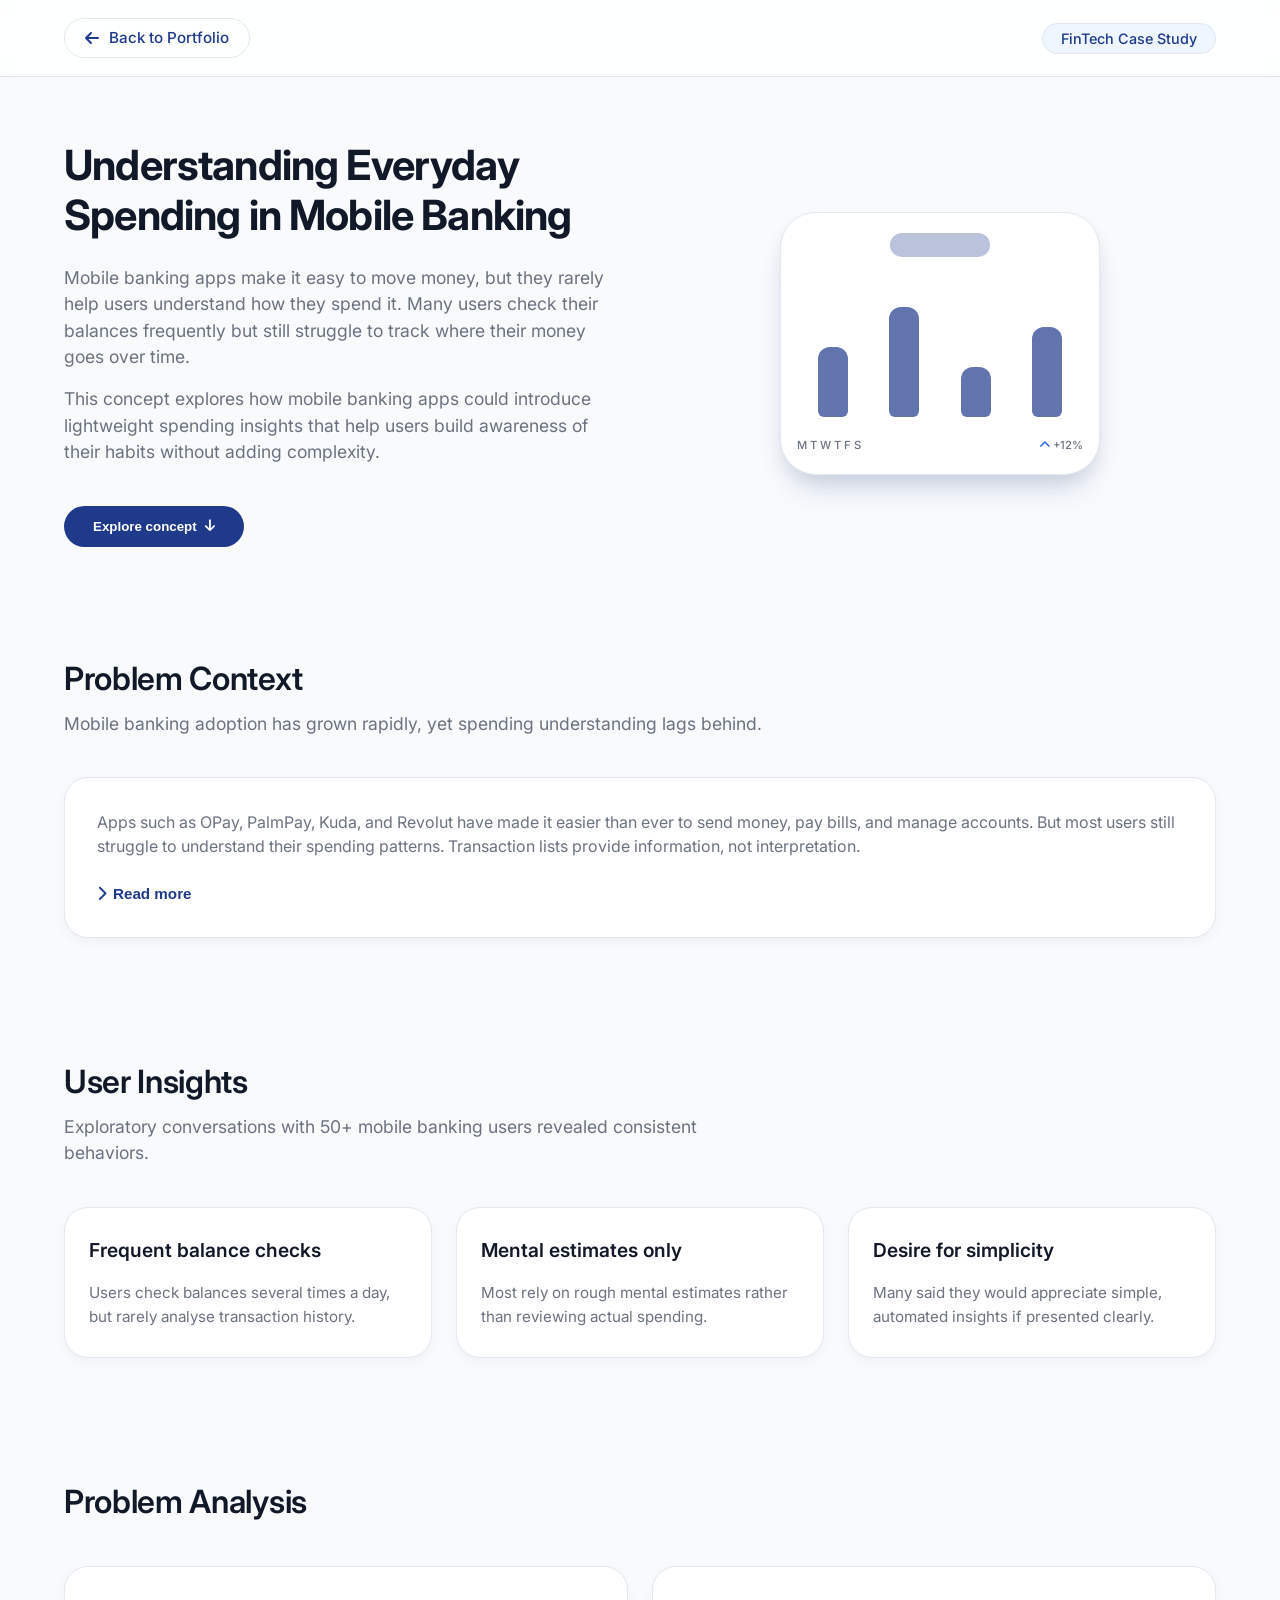
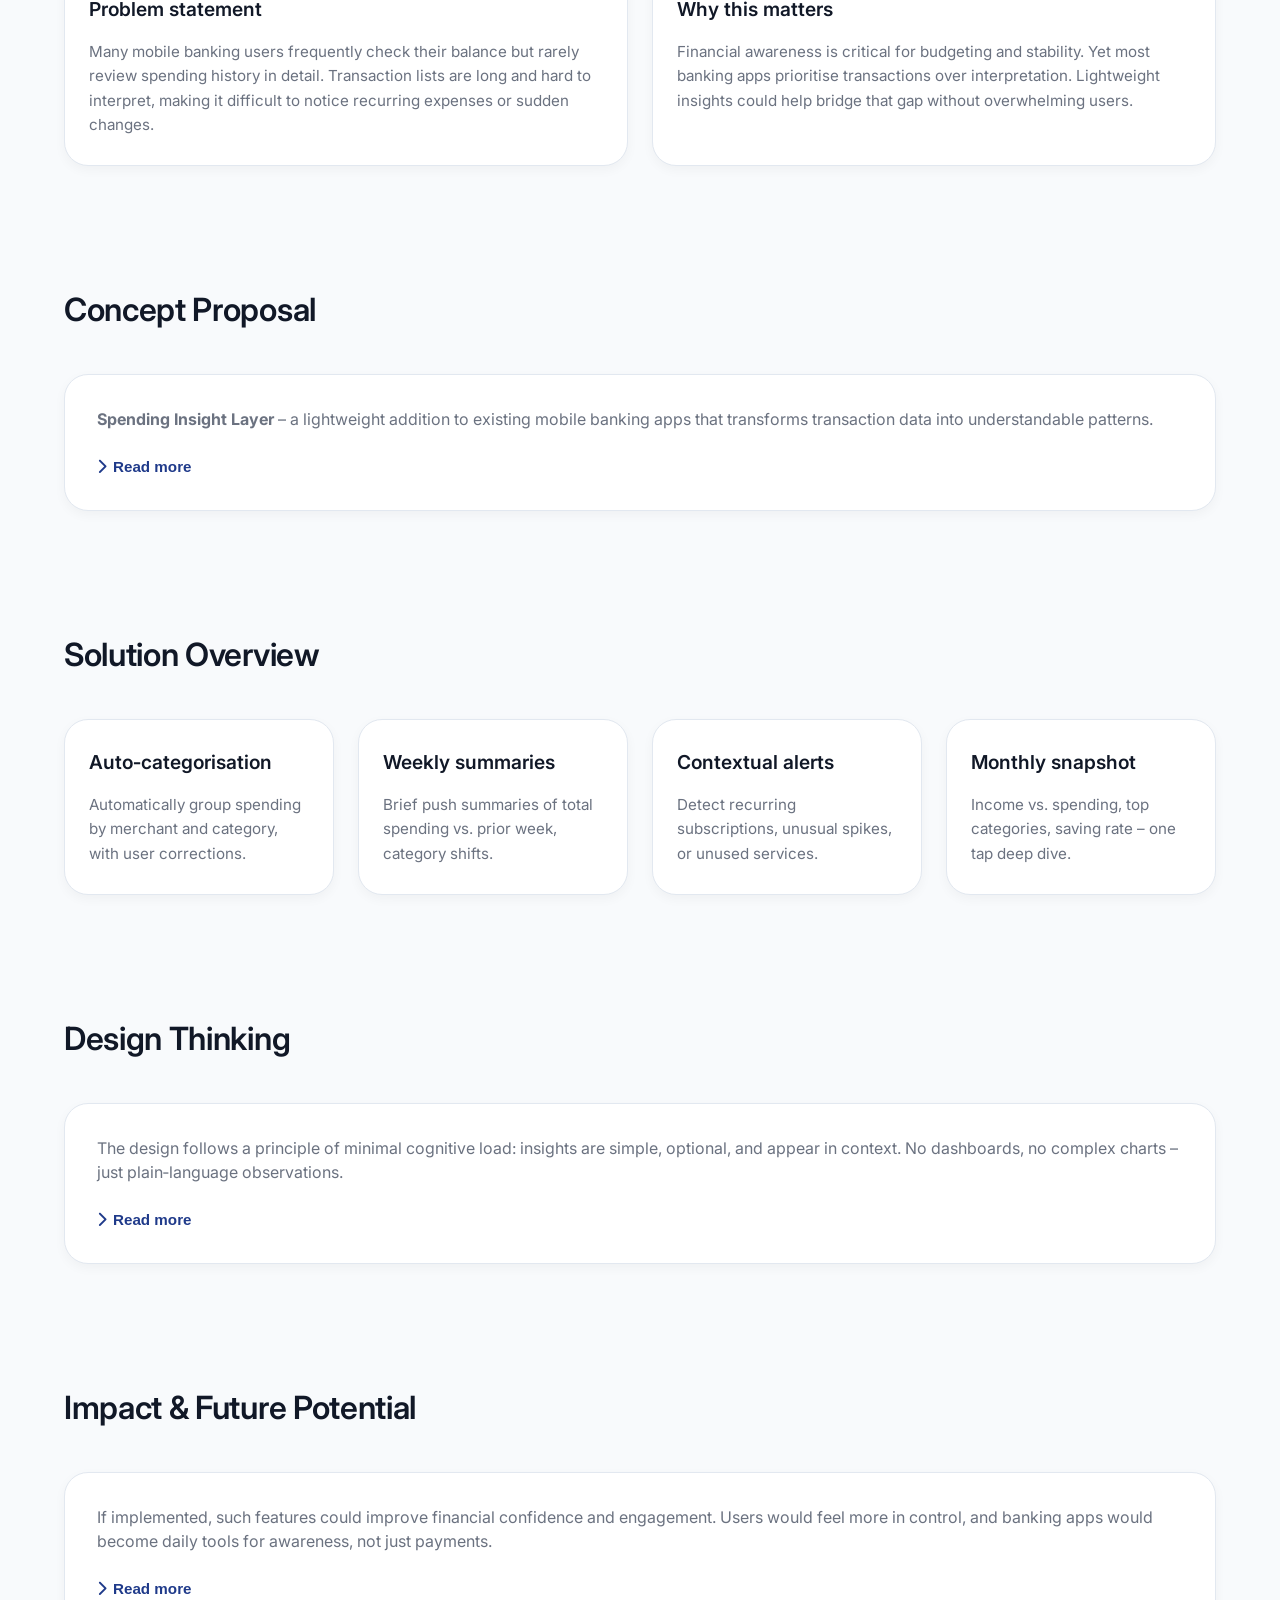
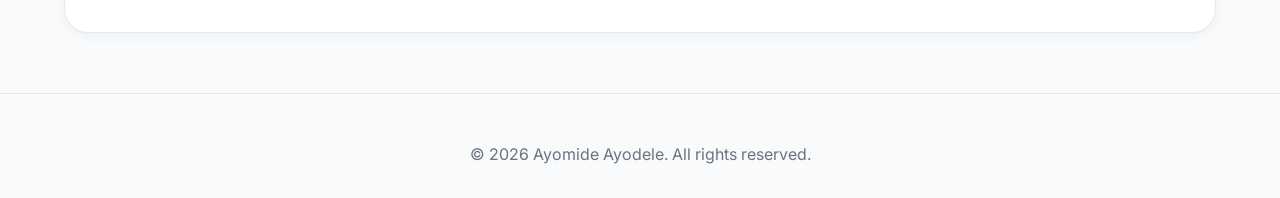
==== fintechusecase.html @ 95c3f161 "Add files via upload" ====
<!DOCTYPE html>
<html lang="en">
<head>
  <meta charset="UTF-8">
  <meta name="viewport" content="width=device-width, initial-scale=1.0, maximum-scale=5.0">
  <title>FinTech case study · spending awareness</title>
  <!-- fonts & icons (Inter + system) -->
  <link rel="preconnect" href="https://fonts.googleapis.com">
  <link rel="preconnect" href="https://fonts.gstatic.com" crossorigin>
  <link href="https://fonts.googleapis.com/css2?family=Inter:opsz,wght@14..32,300..700&display=swap" rel="stylesheet">
  <link rel="stylesheet" href="https://cdnjs.cloudflare.com/ajax/libs/font-awesome/6.4.0/css/all.min.css">
  <style>
    * {
      margin: 0;
      padding: 0;
      box-sizing: border-box;
    }

    :root {
      --primary-deep: #1F3A8A;
      --primary-accent: #2563EB;
      --bg-light: #F8FAFC;
      --card-white: #FFFFFF;
      --text-dark: #111827;
      --text-mid: #6B7280;
      --border-light: #E2E8F0;
      --shadow-sm: 0 4px 12px rgba(0, 0, 0, 0.04);
      --shadow-hover: 0 20px 30px -10px rgba(31, 58, 138, 0.15), 0 8px 15px rgba(0,0,0,0.05);
      --radius-card: 24px;
      --radius-btn: 40px;
      --transition: all 0.25s cubic-bezier(0.2, 0, 0, 1);
    }

    body {
      font-family: 'Inter', system-ui, -apple-system, BlinkMacSystemFont, 'Segoe UI', Roboto, sans-serif;
      background-color: var(--bg-light);
      color: var(--text-dark);
      line-height: 1.5;
      -webkit-font-smoothing: antialiased;
      width: 100%;
      overflow-x: hidden;
    }

    .container {
      max-width: 1200px;
      margin: 0 auto;
      padding: 0 24px;
    }

    /* ----- top bar ----- */
    .top-bar {
      position: sticky;
      top: 0;
      z-index: 100;
      background-color: rgba(255,255,255,0.85);
      backdrop-filter: blur(10px);
      -webkit-backdrop-filter: blur(10px);
      border-bottom: 1px solid var(--border-light);
      padding: 8px 0;
    }

    .top-bar .container {
      display: flex;
      align-items: center;
      justify-content: space-between;
      min-height: 60px;
    }

    .back-btn {
      display: inline-flex;
      align-items: center;
      gap: 10px;
      background: transparent;
      border: 1px solid var(--border-light);
      color: var(--primary-deep);
      font-weight: 500;
      font-size: 0.95rem;
      padding: 8px 20px;
      border-radius: var(--radius-btn);
      transition: var(--transition);
      text-decoration: none;
    }

    .back-btn i {
      font-size: 1rem;
      transition: transform 0.2s;
    }

    .back-btn:hover {
      background: #EFF6FF;
      border-color: var(--primary-accent);
      transform: scale(1.02);
    }

    .back-btn span {
      display: inline;
    }

    /* mobile: only arrow */
    @media (max-width: 640px) {
      .back-btn span {
        display: none;
      }
      .back-btn {
        padding: 10px 16px;
      }
    }

    .badge-desktop, .badge-mobile {
      font-weight: 500;
      font-size: 0.9rem;
      color: var(--primary-deep);
      background: #EFF6FF;
      padding: 6px 18px;
      border-radius: var(--radius-btn);
      border: 1px solid var(--border-light);
      white-space: nowrap;
    }

    .badge-mobile {
      display: none;
    }

    @media (max-width: 640px) {
      .badge-desktop {
        display: none;
      }
      .badge-mobile {
        display: inline-block;
      }
    }

    /* ----- hero ----- */
    .hero {
      padding: 64px 0 48px;
      background: var(--bg-light);
    }

    .hero-grid {
      display: grid;
      grid-template-columns: 1fr 1fr;
      gap: 48px;
      align-items: center;
    }

    @media (max-width: 800px) {
      .hero-grid {
        grid-template-columns: 1fr;
        gap: 32px;
      }
    }

    .hero-content h1 {
      font-size: 2.6rem;
      font-weight: 700;
      letter-spacing: -0.02em;
      line-height: 1.2;
      margin-bottom: 24px;
      color: var(--text-dark);
    }

    @media (max-width: 600px) {
      .hero-content h1 {
        font-size: 2rem;
      }
    }

    .hero-intro p {
      font-size: 1.1rem;
      color: var(--text-mid);
      margin-bottom: 1rem;
    }

    .hero-btn {
      margin-top: 24px;
      display: inline-flex;
      align-items: center;
      gap: 8px;
      background: var(--primary-deep);
      color: white;
      border: none;
      padding: 12px 28px;
      border-radius: var(--radius-btn);
      font-weight: 600;
      cursor: pointer;
      transition: var(--transition);
      border: 1px solid transparent;
    }

    .hero-btn:hover {
      background: var(--primary-accent);
      transform: scale(1.03);
    }

    /* hero illustration (phone + chart) */
    .hero-illustration {
      display: flex;
      justify-content: center;
      align-items: center;
    }

    .phone-chart {
      width: 100%;
      max-width: 320px;
      background: white;
      border-radius: 36px;
      padding: 20px 16px;
      box-shadow: 0 20px 30px -10px rgba(31,58,138,0.2), 0 8px 15px rgba(0,0,0,0.05);
      border: 1px solid var(--border-light);
    }

    .phone-chart .notch {
      width: 100px;
      height: 24px;
      background: #1F3A8A;
      border-radius: 40px;
      margin: 0 auto 20px;
      opacity: 0.3;
    }

    .phone-chart .bar-set {
      display: flex;
      justify-content: space-around;
      align-items: flex-end;
      height: 140px;
      margin-bottom: 20px;
    }

    .phone-chart .bar {
      width: 30px;
      background: var(--primary-deep);
      border-radius: 12px 12px 6px 6px;
      opacity: 0.7;
    }

    .bar1 { height: 70px; background: #1F3A8A; }
    .bar2 { height: 110px; background: #2563EB; }
    .bar3 { height: 50px; background: #3B82F6; }
    .bar4 { height: 90px; background: #1F3A8A; }

    .phone-chart .mini-label {
      display: flex;
      justify-content: space-between;
      color: var(--text-mid);
      font-size: 0.7rem;
      font-weight: 500;
      margin-top: 12px;
    }

    /* sections */
    .section {
      padding: 60px 0;
    }

    .section-header {
      margin-bottom: 40px;
    }

    .section-header h2 {
      font-size: 2rem;
      font-weight: 600;
      letter-spacing: -0.01em;
      margin-bottom: 8px;
      color: var(--text-dark);
    }

    .section-header p {
      font-size: 1.1rem;
      color: var(--text-mid);
      max-width: 700px;
    }

    /* cards row (flex wrap, horizontal on large, vertical on mobile) */
    .cards-grid {
      display: flex;
      flex-wrap: wrap;
      gap: 24px;
      margin-top: 20px;
    }

    .card {
      flex: 1 1 240px;               /* grow, basis for min width */
      min-width: 240px;
      background: var(--card-white);
      border-radius: var(--radius-card);
      padding: 28px 24px;
      border: 1px solid var(--border-light);
      box-shadow: var(--shadow-sm);
      transition: var(--transition);
      display: flex;
      flex-direction: column;
    }

    .card:hover {
      transform: translateY(-6px);
      box-shadow: var(--shadow-hover);
      border-color: var(--primary-accent);
    }

    .card h3 {
      font-size: 1.2rem;
      font-weight: 600;
      margin-bottom: 16px;
      color: var(--text-dark);
    }

    .card p {
      color: var(--text-mid);
      font-size: 0.95rem;
      line-height: 1.6;
      flex: 1;
    }

    /* text block (for long reads) */
    .text-block {
      background: var(--card-white);
      border-radius: var(--radius-card);
      padding: 2rem;
      border: 1px solid var(--border-light);
      box-shadow: var(--shadow-sm);
    }

    .text-block p {
      color: var(--text-mid);
      font-size: 1rem;
      margin-bottom: 1.2rem;
    }

    .read-more-btn {
      background: none;
      border: none;
      color: var(--primary-deep);
      font-weight: 600;
      font-size: 0.95rem;
      padding: 8px 0 0;
      cursor: pointer;
      display: inline-flex;
      align-items: center;
      gap: 6px;
      transition: var(--transition);
    }

    .read-more-btn:hover {
      gap: 10px;
      color: var(--primary-accent);
    }

    /* modal */
    .modal-overlay {
      position: fixed;
      top: 0; left: 0; width: 100%; height: 100%;
      background: rgba(0,0,0,0.5);
      display: flex;
      align-items: center;
      justify-content: center;
      z-index: 2000;
      opacity: 0;
      visibility: hidden;
      transition: opacity 0.3s ease, visibility 0.3s;
    }

    .modal-overlay.show {
      opacity: 1;
      visibility: visible;
    }

    .modal-content {
      background: white;
      max-width: 540px;
      width: 90%;
      max-height: 80vh;
      overflow-y: auto;
      border-radius: 32px;
      padding: 2rem;
      box-shadow: 0 30px 60px rgba(0,0,0,0.3);
      position: relative;
      transform: scale(0.95);
      transition: transform 0.3s ease;
    }

    .modal-overlay.show .modal-content {
      transform: scale(1);
    }

    .modal-close {
      position: absolute;
      top: 1rem; right: 1.5rem;
      background: none;
      border: none;
      font-size: 2rem;
      cursor: pointer;
      color: var(--text-mid);
      line-height: 1;
    }
    .modal-close:hover { color: var(--text-dark); }

    .modal-body {
      margin-top: 0.5rem;
      color: var(--text-mid);
    }

    .modal-body p {
      margin-bottom: 1rem;
    }

    /* hidden full text container */
    .full-content {
      display: none;
    }

    /* footer */
    .footer {
      text-align: center;
      padding: 3rem 0 2rem;
      color: var(--text-mid);
      border-top: 1px solid var(--border-light);
    }

    /* fade up animation */
    .fade-up {
      opacity: 0;
      transform: translateY(24px);
      transition: opacity 0.7s ease, transform 0.7s ease;
    }

    .fade-up.visible {
      opacity: 1;
      transform: translateY(0);
    }

    @media (max-width: 600px) {
      .container { padding: 0 20px; }
      .card { min-width: 100%; }
    }
  </style>
</head>
<body>
  <!-- top bar -->
  <div class="top-bar">
    <div class="container">
      <a href="#" class="back-btn"><i class="fas fa-arrow-left"></i> <span>Back to Portfolio</span></a>
      <div>
        <span class="badge-desktop">FinTech Case Study</span>
        <span class="badge-mobile">FinTech</span>
      </div>
    </div>
  </div>

  <!-- HERO SECTION -->
  <section class="hero fade-up" id="hero">
    <div class="container">
      <div class="hero-grid">
        <div class="hero-content">
          <h1>Understanding Everyday Spending in Mobile Banking</h1>
          <div class="hero-intro">
            <p>Mobile banking apps make it easy to move money, but they rarely help users understand how they spend it. Many users check their balances frequently but still struggle to track where their money goes over time.</p>
            <p>This concept explores how mobile banking apps could introduce lightweight spending insights that help users build awareness of their habits without adding complexity.</p>
          </div>
          <button class="hero-btn" onclick="document.getElementById('problem-context').scrollIntoView({behavior:'smooth'})">
            Explore concept <i class="fas fa-arrow-down"></i>
          </button>
        </div>
        <div class="hero-illustration">
          <div class="phone-chart">
            <div class="notch"></div>
            <div class="bar-set">
              <div class="bar bar1"></div>
              <div class="bar bar2"></div>
              <div class="bar bar3"></div>
              <div class="bar bar4"></div>
            </div>
            <div class="mini-label">
              <span>M T W T F S</span>
              <span><i class="fas fa-chevron-up" style="color:#2563EB;"></i> +12%</span>
            </div>
          </div>
        </div>
      </div>
    </div>
  </section>

  <!-- PROBLEM CONTEXT -->
  <section id="problem-context" class="section fade-up">
    <div class="container">
      <div class="section-header">
        <h2>Problem Context</h2>
        <p>Mobile banking adoption has grown rapidly, yet spending understanding lags behind.</p>
      </div>
      <div class="text-block" id="contextBlock">
        <p>Apps such as OPay, PalmPay, Kuda, and Revolut have made it easier than ever to send money, pay bills, and manage accounts. But most users still struggle to understand their spending patterns. Transaction lists provide information, not interpretation.</p>
        <!-- full text hidden for modal -->
        <div id="fullContext" class="full-content">
          <p>Apps such as OPay, PalmPay, Kuda, and Revolut have made it easier than ever to send money, pay bills, and manage accounts. But most users still struggle to understand their spending patterns. Transaction lists provide information, not interpretation. Users can see what they spent, but they cannot easily see patterns. This gap creates an opportunity for mobile banking to move from transaction tools toward financial insight systems.</p>
          <p>Deeper exploration reveals that users often feel overwhelmed by raw data and would benefit from automated analysis that highlights trends, anomalies, and opportunities to save. The problem is not lack of data, but lack of meaningful synthesis.</p>
        </div>
        <button class="read-more-btn" data-target="fullContext"><i class="fas fa-chevron-right"></i> Read more</button>
      </div>
    </div>
  </section>

  <!-- USER INSIGHTS (cards) -->
  <section class="section section-alt fade-up">
    <div class="container">
      <div class="section-header">
        <h2>User Insights</h2>
        <p>Exploratory conversations with 50+ mobile banking users revealed consistent behaviors.</p>
      </div>
      <div class="cards-grid">
        <div class="card"><h3>Frequent balance checks</h3><p>Users check balances several times a day, but rarely analyse transaction history.</p></div>
        <div class="card"><h3>Mental estimates only</h3><p>Most rely on rough mental estimates rather than reviewing actual spending.</p></div>
        <div class="card"><h3>Desire for simplicity</h3><p>Many said they would appreciate simple, automated insights if presented clearly.</p></div>
      </div>
    </div>
  </section>

  <!-- PROBLEM ANALYSIS (two cards) + WHY THIS MATTERS (extra card?) we'll combine as two cards: problem statement, why matters -->
  <section class="section fade-up">
    <div class="container">
      <div class="section-header">
        <h2>Problem Analysis</h2>
      </div>
      <div class="cards-grid">
        <div class="card">
          <h3>Problem statement</h3>
          <p>Many mobile banking users frequently check their balance but rarely review spending history in detail. Transaction lists are long and hard to interpret, making it difficult to notice recurring expenses or sudden changes.</p>
        </div>
        <div class="card">
          <h3>Why this matters</h3>
          <p>Financial awareness is critical for budgeting and stability. Yet most banking apps prioritise transactions over interpretation. Lightweight insights could help bridge that gap without overwhelming users.</p>
        </div>
      </div>
    </div>
  </section>

  <!-- CONCEPT PROPOSAL (text with read more) -->
  <section class="section section-alt fade-up">
    <div class="container">
      <div class="section-header">
        <h2>Concept Proposal</h2>
      </div>
      <div class="text-block">
        <p><strong>Spending Insight Layer</strong> – a lightweight addition to existing mobile banking apps that transforms transaction data into understandable patterns.</p>
        <div id="fullProposal" class="full-content">
          <p>The Spending Insight Layer would sit quietly in the background, analysing transaction data to produce:</p>
          <ul style="margin-left:1.2rem; color:var(--text-mid);">
            <li>Spending summaries (weekly / monthly)</li>
            <li>Category breakdowns (food, transport, etc.)</li>
            <li>Gentle alerts for unusual spending spikes</li>
            <li>Simple behavioral observations (e.g., 'you spent 20% more on dining this month')</li>
          </ul>
          <p>The goal is awareness, not financial advice. Insights are always optional, never intrusive, and respect user privacy.</p>
        </div>
        <button class="read-more-btn" data-target="fullProposal"><i class="fas fa-chevron-right"></i> Read more</button>
      </div>
    </div>
  </section>

  <!-- SOLUTION OVERVIEW (four cards) -->
  <section class="section fade-up">
    <div class="container">
      <div class="section-header">
        <h2>Solution Overview</h2>
      </div>
      <div class="cards-grid">
        <div class="card"><h3>Auto‑categorisation</h3><p>Automatically group spending by merchant and category, with user corrections.</p></div>
        <div class="card"><h3>Weekly summaries</h3><p>Brief push summaries of total spending vs. prior week, category shifts.</p></div>
        <div class="card"><h3>Contextual alerts</h3><p>Detect recurring subscriptions, unusual spikes, or unused services.</p></div>
        <div class="card"><h3>Monthly snapshot</h3><p>Income vs. spending, top categories, saving rate – one tap deep dive.</p></div>
      </div>
    </div>
  </section>

  <!-- DESIGN THINKING (text block) -->
  <section class="section section-alt fade-up">
    <div class="container">
      <div class="section-header">
        <h2>Design Thinking</h2>
      </div>
      <div class="text-block">
        <p>The design follows a principle of minimal cognitive load: insights are simple, optional, and appear in context. No dashboards, no complex charts – just plain‑language observations.</p>
        <div id="fullDesign" class="full-content">
          <p>We started from user feedback: "I don't want to budget, I just want to know if something changed." The UI uses familiar transaction lists but highlights trends with subtle badges and short messages. Interactions are one‑tap, and users can always dismiss categories they don't care about. The system learns from manual corrections, becoming smarter over time.</p>
          <p>All insights are generated locally or with differential privacy to maintain trust.</p>
        </div>
        <button class="read-more-btn" data-target="fullDesign"><i class="fas fa-chevron-right"></i> Read more</button>
      </div>
    </div>
  </section>

  <!-- IMPACT AND FUTURE POTENTIAL (text block) -->
  <section class="section fade-up">
    <div class="container">
      <div class="section-header">
        <h2>Impact & Future Potential</h2>
      </div>
      <div class="text-block">
        <p>If implemented, such features could improve financial confidence and engagement. Users would feel more in control, and banking apps would become daily tools for awareness, not just payments.</p>
        <div id="fullImpact" class="full-content">
          <p>Potential outcomes (to be validated) include:</p>
          <ul style="margin-left:1.2rem; color:var(--text-mid);">
            <li>Higher user satisfaction and retention</li>
            <li>Increased frequency of meaningful app opens</li>
            <li>Better ability to detect unwanted subscriptions</li>
          </ul>
          <p>Future directions: personalised savings suggestions, financial health scores, and long‑term trend analysis. The key is to remain helpful without becoming prescriptive.</p>
        </div>
        <button class="read-more-btn" data-target="fullImpact"><i class="fas fa-chevron-right"></i> Read more</button>
      </div>
    </div>
  </section>

  <!-- FOOTER -->
  <footer class="footer">
    <div class="container">
      <p>© 2026 Ayomide Ayodele. All rights reserved.</p>
    </div>
  </footer>

  <!-- MODAL (for read more) -->
  <div class="modal-overlay" id="modalOverlay">
    <div class="modal-content">
      <button class="modal-close" id="modalClose">&times;</button>
      <div class="modal-body" id="modalBody"></div>
    </div>
  </div>

  <script>
    (function() {
      // FADE IN ON SCROLL
      const fadeElements = document.querySelectorAll('.fade-up');
      const fadeObserver = new IntersectionObserver((entries) => {
        entries.forEach(entry => {
          if (entry.isIntersecting) {
            entry.target.classList.add('visible');
          }
        });
      }, { threshold: 0.15, rootMargin: '0px 0px -40px 0px' });
      fadeElements.forEach(el => fadeObserver.observe(el));

      // MODAL
      const modalOverlay = document.getElementById('modalOverlay');
      const modalBody = document.getElementById('modalBody');
      const modalClose = document.getElementById('modalClose');

      function showModal(contentHTML) {
        modalBody.innerHTML = contentHTML;
        modalOverlay.classList.add('show');
        document.body.style.overflow = 'hidden';
      }

      function hideModal() {
        modalOverlay.classList.remove('show');
        document.body.style.overflow = '';
      }

      document.querySelectorAll('.read-more-btn').forEach(btn => {
        btn.addEventListener('click', (e) => {
          e.preventDefault();
          const targetId = btn.getAttribute('data-target');
          const fullTextDiv = document.getElementById(targetId);
          if (fullTextDiv) {
            showModal(fullTextDiv.innerHTML);
          }
        });
      });

      modalOverlay.addEventListener('click', (e) => {
        if (e.target === modalOverlay) hideModal();
      });
      modalClose.addEventListener('click', hideModal);

      // ensure hero visible
      window.addEventListener('load', () => {
        document.getElementById('hero').classList.add('visible');
      });
    })();
  </script>
</body>
</html>
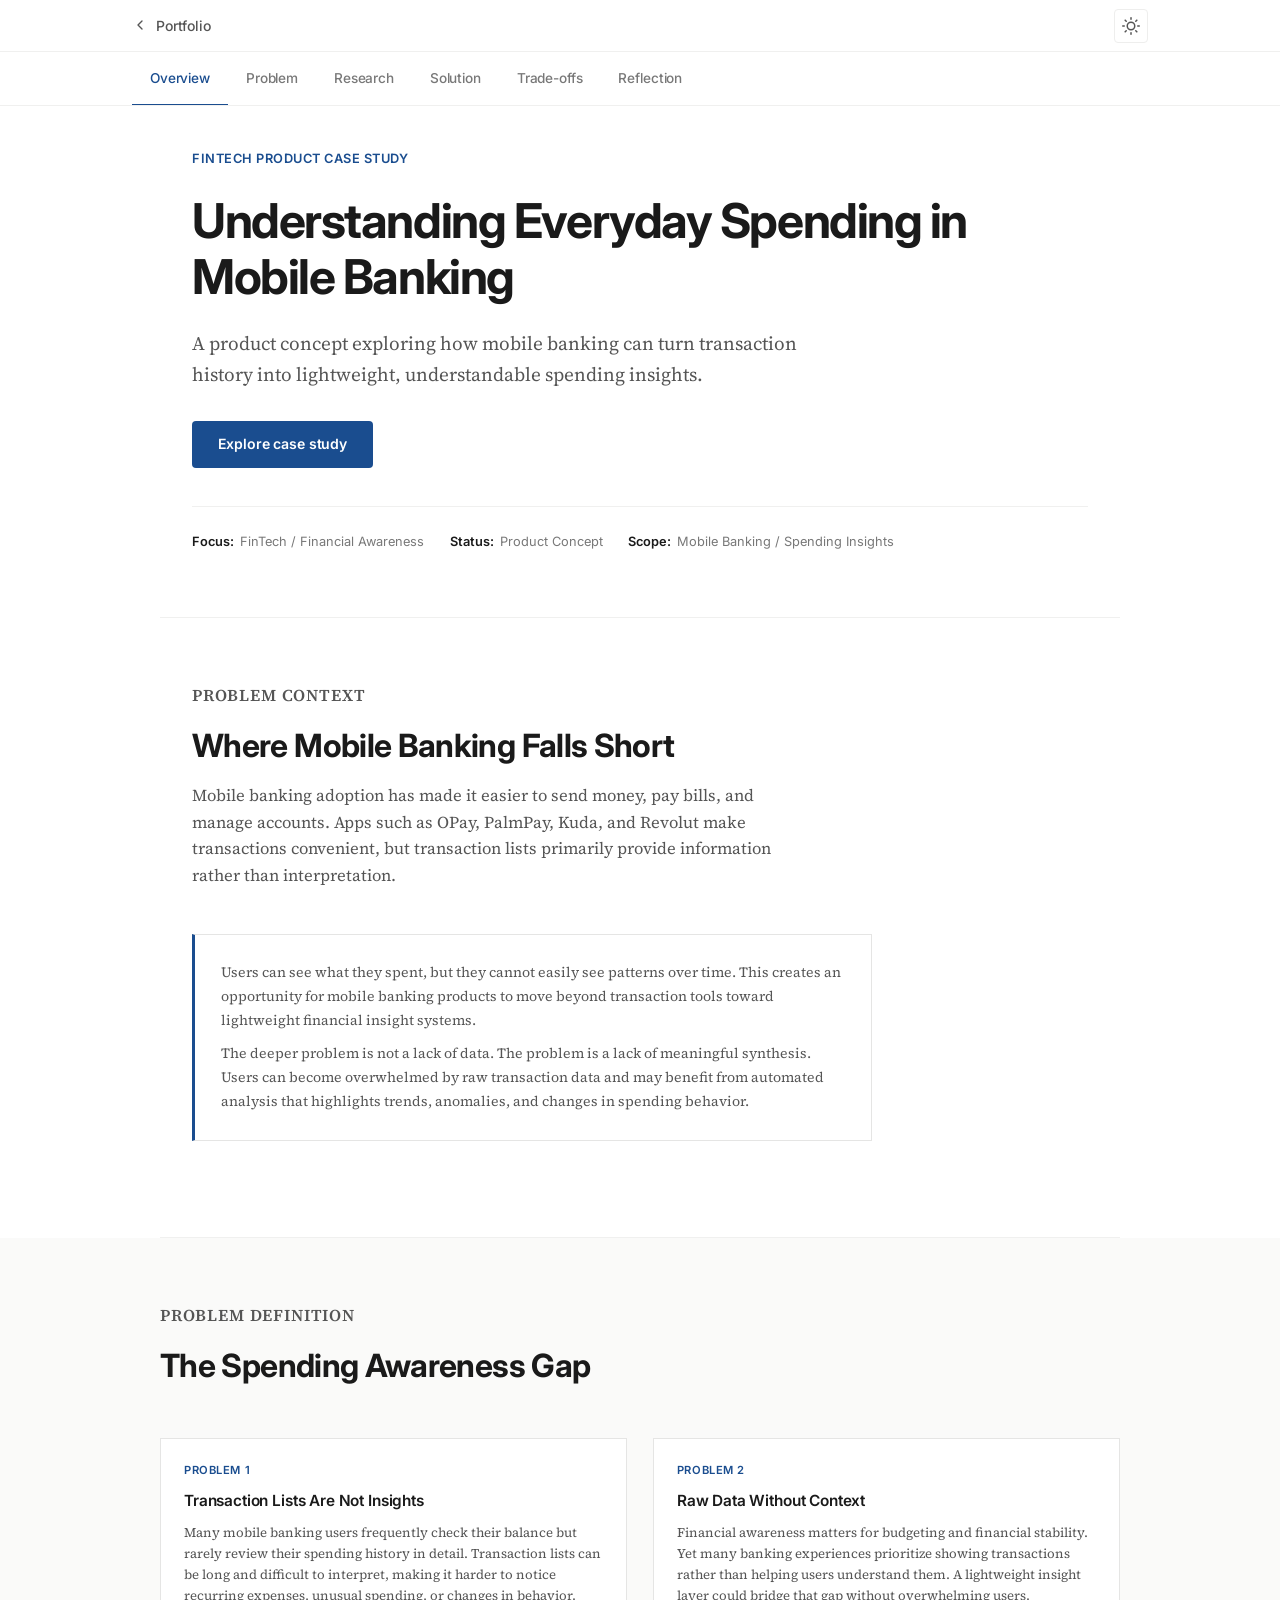
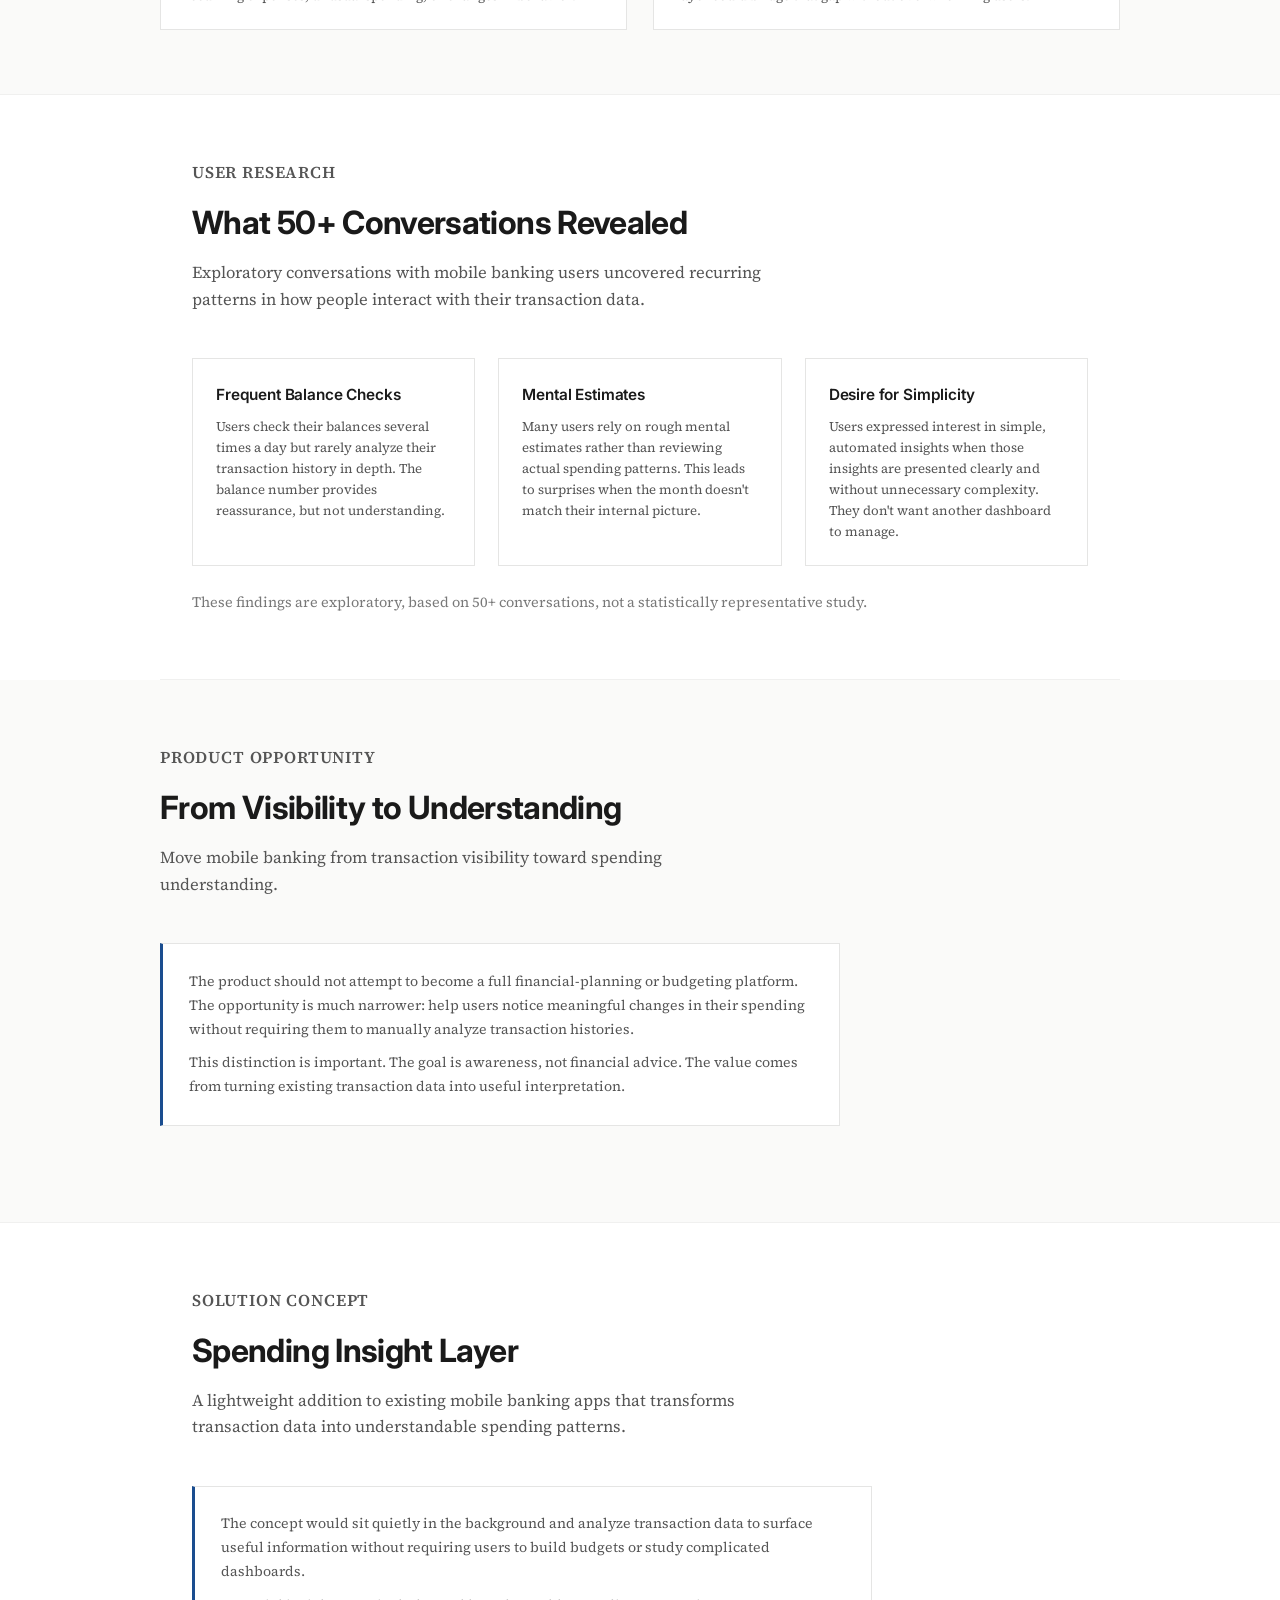
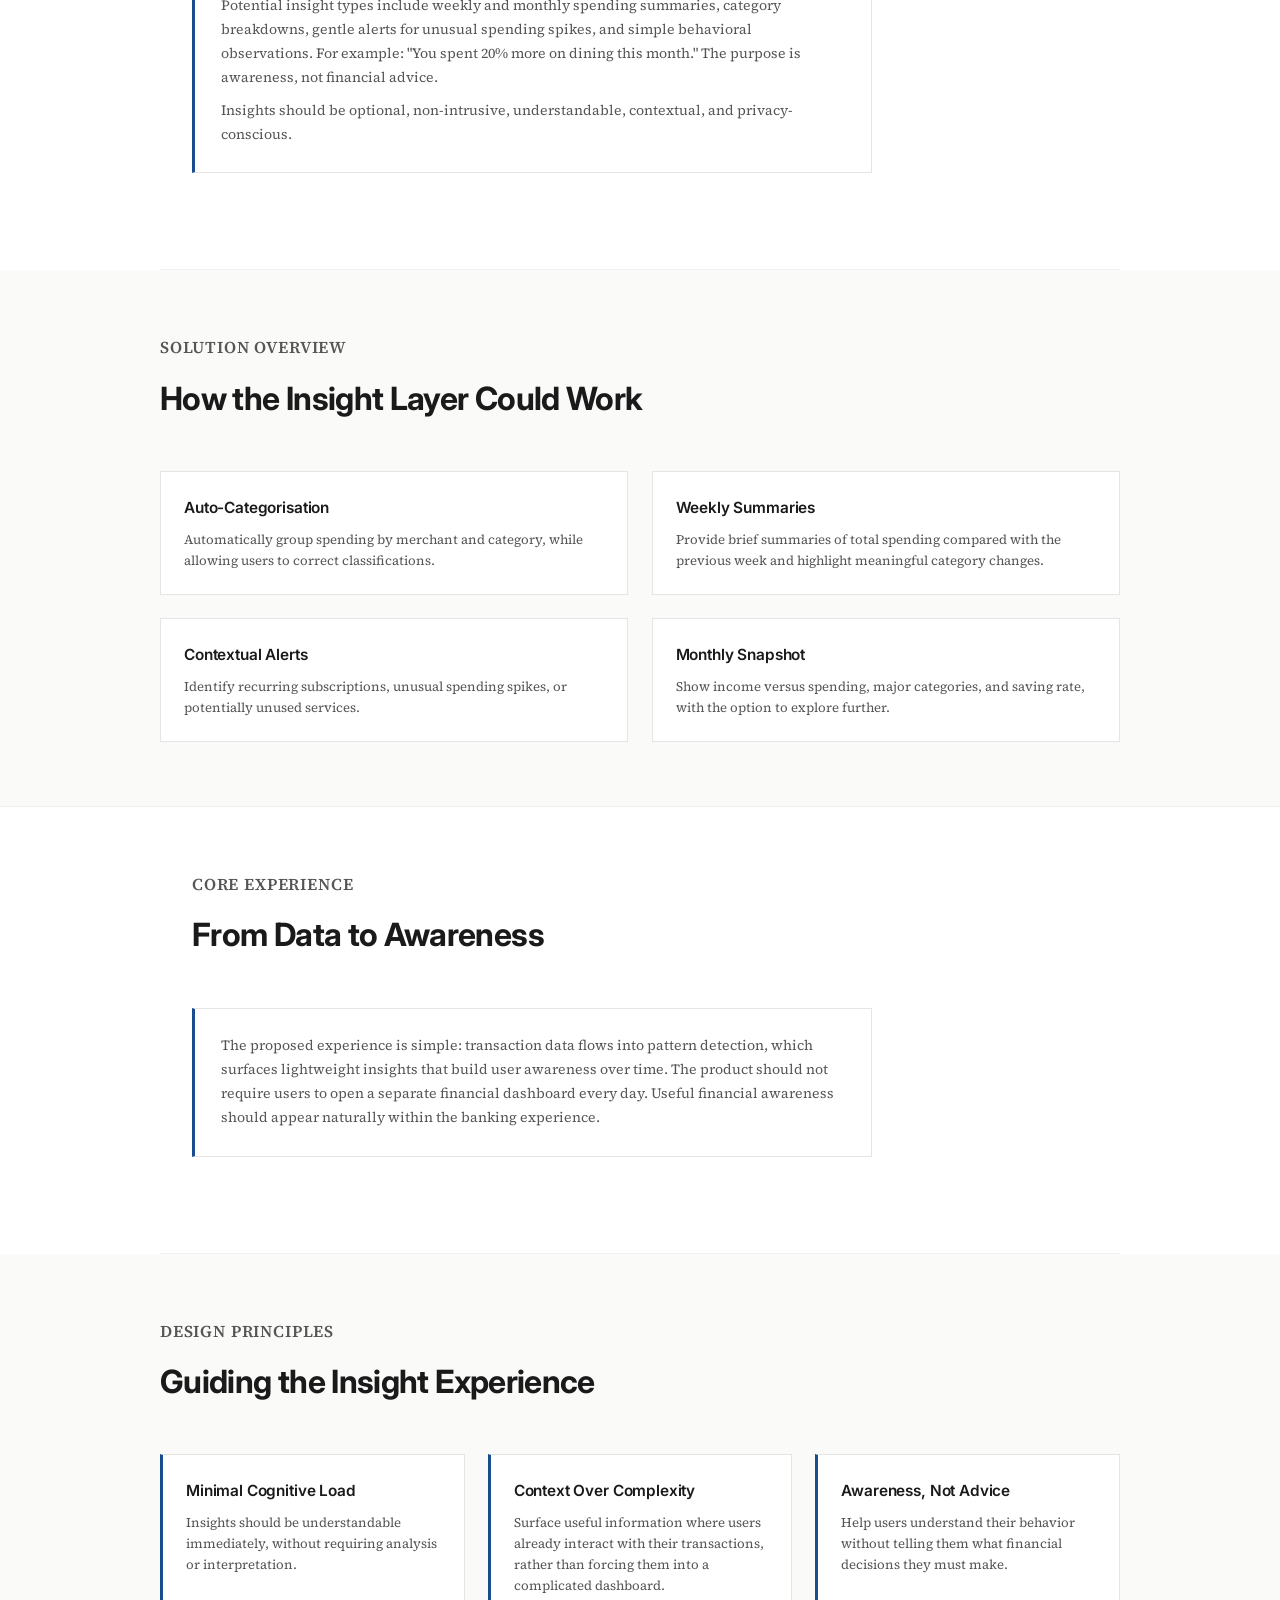
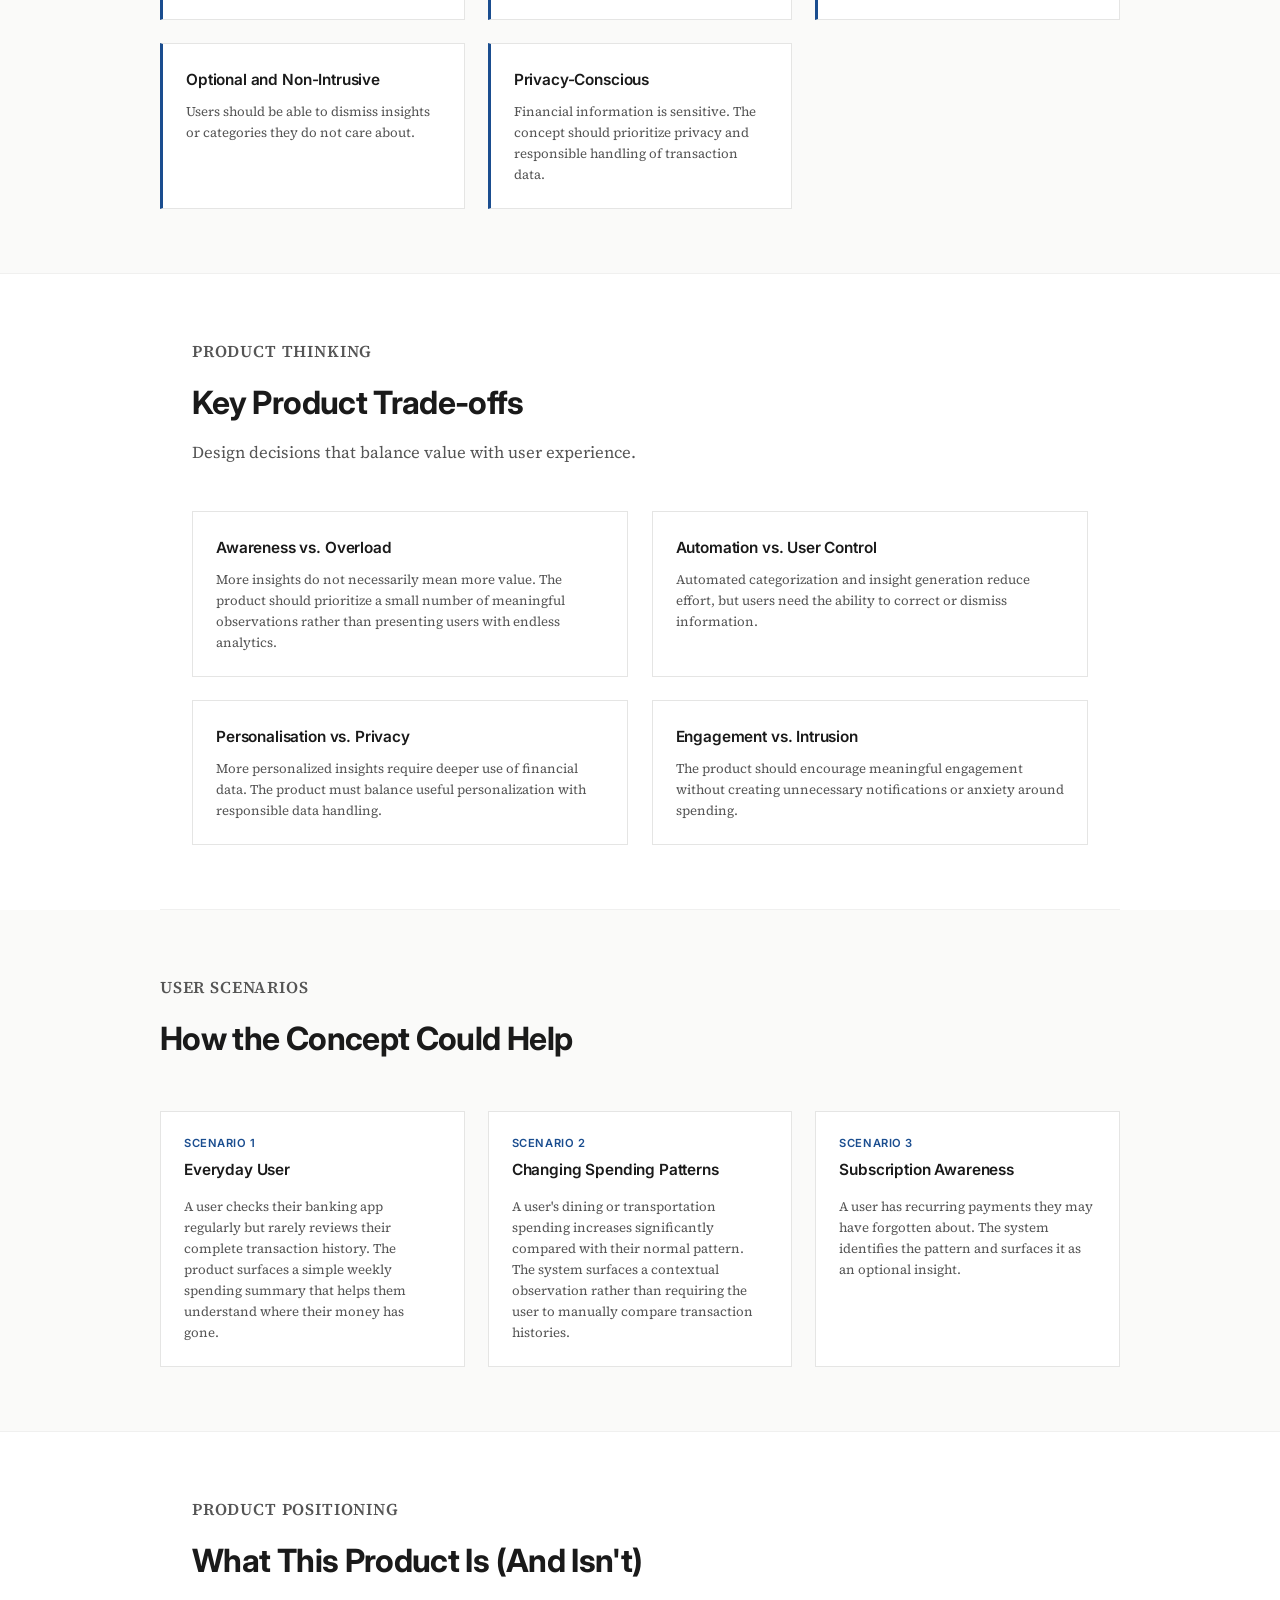
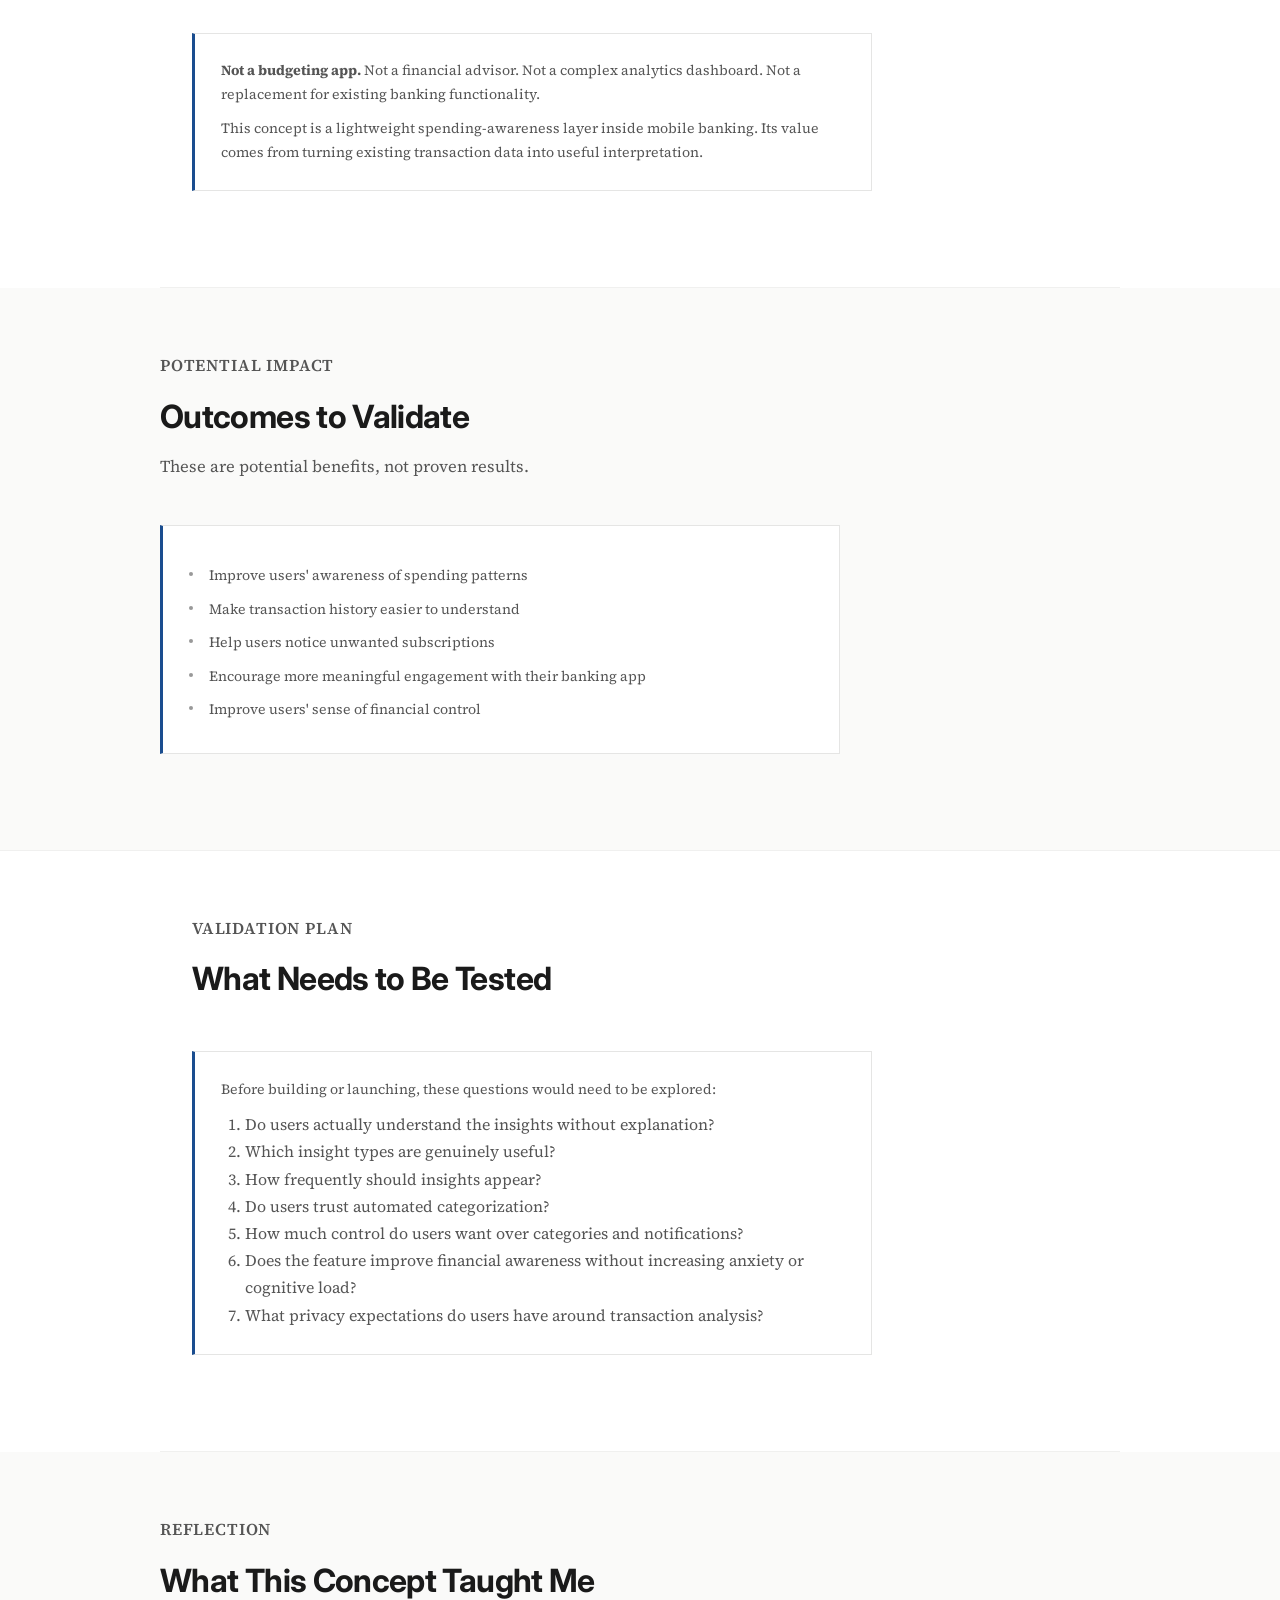
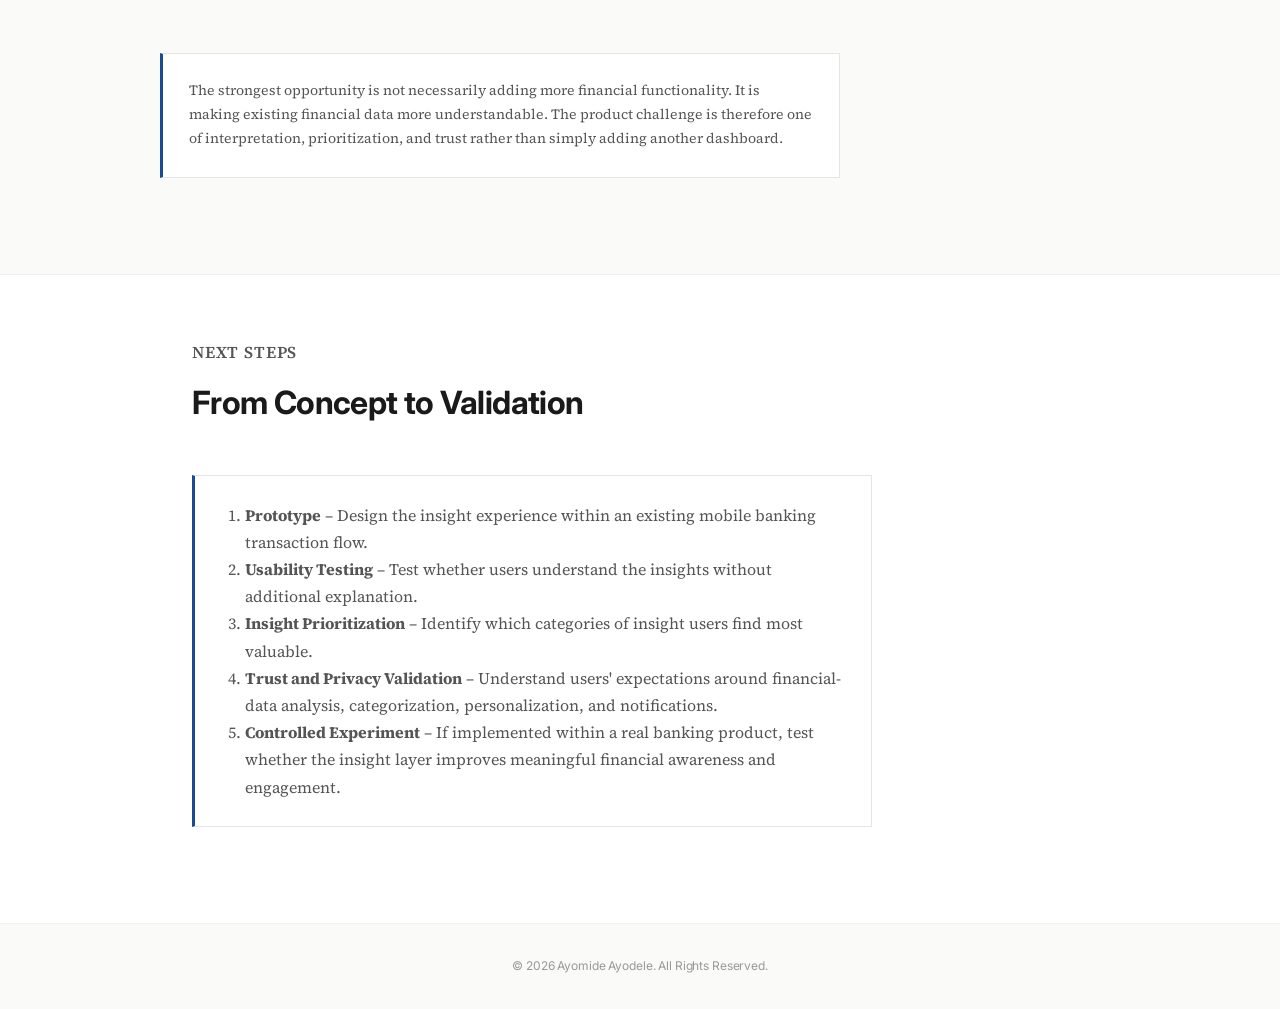
==== commit 5221a86a: "Add files via upload" ====
--- a/fintechusecase.html
+++ b/fintechusecase.html
@@ -1,679 +1,1493 @@
 <!DOCTYPE html>
 <html lang="en">
 <head>
-  <meta charset="UTF-8">
-  <meta name="viewport" content="width=device-width, initial-scale=1.0, maximum-scale=5.0">
-  <title>FinTech case study · spending awareness</title>
-  <!-- fonts & icons (Inter + system) -->
-  <link rel="preconnect" href="https://fonts.googleapis.com">
-  <link rel="preconnect" href="https://fonts.gstatic.com" crossorigin>
-  <link href="https://fonts.googleapis.com/css2?family=Inter:opsz,wght@14..32,300..700&display=swap" rel="stylesheet">
-  <link rel="stylesheet" href="https://cdnjs.cloudflare.com/ajax/libs/font-awesome/6.4.0/css/all.min.css">
-  <style>
-    * {
-      margin: 0;
-      padding: 0;
-      box-sizing: border-box;
-    }
-
-    :root {
-      --primary-deep: #1F3A8A;
-      --primary-accent: #2563EB;
-      --bg-light: #F8FAFC;
-      --card-white: #FFFFFF;
-      --text-dark: #111827;
-      --text-mid: #6B7280;
-      --border-light: #E2E8F0;
-      --shadow-sm: 0 4px 12px rgba(0, 0, 0, 0.04);
-      --shadow-hover: 0 20px 30px -10px rgba(31, 58, 138, 0.15), 0 8px 15px rgba(0,0,0,0.05);
-      --radius-card: 24px;
-      --radius-btn: 40px;
-      --transition: all 0.25s cubic-bezier(0.2, 0, 0, 1);
-    }
-
-    body {
-      font-family: 'Inter', system-ui, -apple-system, BlinkMacSystemFont, 'Segoe UI', Roboto, sans-serif;
-      background-color: var(--bg-light);
-      color: var(--text-dark);
-      line-height: 1.5;
-      -webkit-font-smoothing: antialiased;
-      width: 100%;
-      overflow-x: hidden;
-    }
-
-    .container {
-      max-width: 1200px;
-      margin: 0 auto;
-      padding: 0 24px;
-    }
-
-    /* ----- top bar ----- */
-    .top-bar {
-      position: sticky;
-      top: 0;
-      z-index: 100;
-      background-color: rgba(255,255,255,0.85);
-      backdrop-filter: blur(10px);
-      -webkit-backdrop-filter: blur(10px);
-      border-bottom: 1px solid var(--border-light);
-      padding: 8px 0;
-    }
-
-    .top-bar .container {
-      display: flex;
-      align-items: center;
-      justify-content: space-between;
-      min-height: 60px;
-    }
-
-    .back-btn {
-      display: inline-flex;
-      align-items: center;
-      gap: 10px;
-      background: transparent;
-      border: 1px solid var(--border-light);
-      color: var(--primary-deep);
-      font-weight: 500;
-      font-size: 0.95rem;
-      padding: 8px 20px;
-      border-radius: var(--radius-btn);
-      transition: var(--transition);
-      text-decoration: none;
-    }
-
-    .back-btn i {
-      font-size: 1rem;
-      transition: transform 0.2s;
-    }
-
-    .back-btn:hover {
-      background: #EFF6FF;
-      border-color: var(--primary-accent);
-      transform: scale(1.02);
-    }
-
-    .back-btn span {
-      display: inline;
-    }
-
-    /* mobile: only arrow */
-    @media (max-width: 640px) {
-      .back-btn span {
-        display: none;
-      }
-      .back-btn {
-        padding: 10px 16px;
-      }
-    }
-
-    .badge-desktop, .badge-mobile {
-      font-weight: 500;
-      font-size: 0.9rem;
-      color: var(--primary-deep);
-      background: #EFF6FF;
-      padding: 6px 18px;
-      border-radius: var(--radius-btn);
-      border: 1px solid var(--border-light);
-      white-space: nowrap;
-    }
-
-    .badge-mobile {
-      display: none;
-    }
-
-    @media (max-width: 640px) {
-      .badge-desktop {
-        display: none;
-      }
-      .badge-mobile {
-        display: inline-block;
-      }
-    }
-
-    /* ----- hero ----- */
-    .hero {
-      padding: 64px 0 48px;
-      background: var(--bg-light);
-    }
-
-    .hero-grid {
-      display: grid;
-      grid-template-columns: 1fr 1fr;
-      gap: 48px;
-      align-items: center;
-    }
-
-    @media (max-width: 800px) {
-      .hero-grid {
-        grid-template-columns: 1fr;
-        gap: 32px;
-      }
-    }
-
-    .hero-content h1 {
-      font-size: 2.6rem;
-      font-weight: 700;
-      letter-spacing: -0.02em;
-      line-height: 1.2;
-      margin-bottom: 24px;
-      color: var(--text-dark);
-    }
-
-    @media (max-width: 600px) {
-      .hero-content h1 {
-        font-size: 2rem;
-      }
-    }
-
-    .hero-intro p {
-      font-size: 1.1rem;
-      color: var(--text-mid);
-      margin-bottom: 1rem;
-    }
-
-    .hero-btn {
-      margin-top: 24px;
-      display: inline-flex;
-      align-items: center;
-      gap: 8px;
-      background: var(--primary-deep);
-      color: white;
-      border: none;
-      padding: 12px 28px;
-      border-radius: var(--radius-btn);
-      font-weight: 600;
-      cursor: pointer;
-      transition: var(--transition);
-      border: 1px solid transparent;
-    }
-
-    .hero-btn:hover {
-      background: var(--primary-accent);
-      transform: scale(1.03);
-    }
-
-    /* hero illustration (phone + chart) */
-    .hero-illustration {
-      display: flex;
-      justify-content: center;
-      align-items: center;
-    }
-
-    .phone-chart {
-      width: 100%;
-      max-width: 320px;
-      background: white;
-      border-radius: 36px;
-      padding: 20px 16px;
-      box-shadow: 0 20px 30px -10px rgba(31,58,138,0.2), 0 8px 15px rgba(0,0,0,0.05);
-      border: 1px solid var(--border-light);
-    }
-
-    .phone-chart .notch {
-      width: 100px;
-      height: 24px;
-      background: #1F3A8A;
-      border-radius: 40px;
-      margin: 0 auto 20px;
-      opacity: 0.3;
-    }
-
-    .phone-chart .bar-set {
-      display: flex;
-      justify-content: space-around;
-      align-items: flex-end;
-      height: 140px;
-      margin-bottom: 20px;
-    }
-
-    .phone-chart .bar {
-      width: 30px;
-      background: var(--primary-deep);
-      border-radius: 12px 12px 6px 6px;
-      opacity: 0.7;
-    }
-
-    .bar1 { height: 70px; background: #1F3A8A; }
-    .bar2 { height: 110px; background: #2563EB; }
-    .bar3 { height: 50px; background: #3B82F6; }
-    .bar4 { height: 90px; background: #1F3A8A; }
-
-    .phone-chart .mini-label {
-      display: flex;
-      justify-content: space-between;
-      color: var(--text-mid);
-      font-size: 0.7rem;
-      font-weight: 500;
-      margin-top: 12px;
-    }
-
-    /* sections */
-    .section {
-      padding: 60px 0;
-    }
-
-    .section-header {
-      margin-bottom: 40px;
-    }
-
-    .section-header h2 {
-      font-size: 2rem;
-      font-weight: 600;
-      letter-spacing: -0.01em;
-      margin-bottom: 8px;
-      color: var(--text-dark);
-    }
-
-    .section-header p {
-      font-size: 1.1rem;
-      color: var(--text-mid);
-      max-width: 700px;
-    }
-
-    /* cards row (flex wrap, horizontal on large, vertical on mobile) */
-    .cards-grid {
-      display: flex;
-      flex-wrap: wrap;
-      gap: 24px;
-      margin-top: 20px;
-    }
-
-    .card {
-      flex: 1 1 240px;               /* grow, basis for min width */
-      min-width: 240px;
-      background: var(--card-white);
-      border-radius: var(--radius-card);
-      padding: 28px 24px;
-      border: 1px solid var(--border-light);
-      box-shadow: var(--shadow-sm);
-      transition: var(--transition);
-      display: flex;
-      flex-direction: column;
-    }
-
-    .card:hover {
-      transform: translateY(-6px);
-      box-shadow: var(--shadow-hover);
-      border-color: var(--primary-accent);
-    }
-
-    .card h3 {
-      font-size: 1.2rem;
-      font-weight: 600;
-      margin-bottom: 16px;
-      color: var(--text-dark);
-    }
-
-    .card p {
-      color: var(--text-mid);
-      font-size: 0.95rem;
-      line-height: 1.6;
-      flex: 1;
-    }
-
-    /* text block (for long reads) */
-    .text-block {
-      background: var(--card-white);
-      border-radius: var(--radius-card);
-      padding: 2rem;
-      border: 1px solid var(--border-light);
-      box-shadow: var(--shadow-sm);
-    }
-
-    .text-block p {
-      color: var(--text-mid);
-      font-size: 1rem;
-      margin-bottom: 1.2rem;
-    }
-
-    .read-more-btn {
-      background: none;
-      border: none;
-      color: var(--primary-deep);
-      font-weight: 600;
-      font-size: 0.95rem;
-      padding: 8px 0 0;
-      cursor: pointer;
-      display: inline-flex;
-      align-items: center;
-      gap: 6px;
-      transition: var(--transition);
-    }
-
-    .read-more-btn:hover {
-      gap: 10px;
-      color: var(--primary-accent);
-    }
-
-    /* modal */
-    .modal-overlay {
-      position: fixed;
-      top: 0; left: 0; width: 100%; height: 100%;
-      background: rgba(0,0,0,0.5);
-      display: flex;
-      align-items: center;
-      justify-content: center;
-      z-index: 2000;
-      opacity: 0;
-      visibility: hidden;
-      transition: opacity 0.3s ease, visibility 0.3s;
-    }
-
-    .modal-overlay.show {
-      opacity: 1;
-      visibility: visible;
-    }
-
-    .modal-content {
-      background: white;
-      max-width: 540px;
-      width: 90%;
-      max-height: 80vh;
-      overflow-y: auto;
-      border-radius: 32px;
-      padding: 2rem;
-      box-shadow: 0 30px 60px rgba(0,0,0,0.3);
-      position: relative;
-      transform: scale(0.95);
-      transition: transform 0.3s ease;
-    }
-
-    .modal-overlay.show .modal-content {
-      transform: scale(1);
-    }
-
-    .modal-close {
-      position: absolute;
-      top: 1rem; right: 1.5rem;
-      background: none;
-      border: none;
-      font-size: 2rem;
-      cursor: pointer;
-      color: var(--text-mid);
-      line-height: 1;
-    }
-    .modal-close:hover { color: var(--text-dark); }
-
-    .modal-body {
-      margin-top: 0.5rem;
-      color: var(--text-mid);
-    }
-
-    .modal-body p {
-      margin-bottom: 1rem;
-    }
-
-    /* hidden full text container */
-    .full-content {
-      display: none;
-    }
-
-    /* footer */
-    .footer {
-      text-align: center;
-      padding: 3rem 0 2rem;
-      color: var(--text-mid);
-      border-top: 1px solid var(--border-light);
-    }
-
-    /* fade up animation */
-    .fade-up {
-      opacity: 0;
-      transform: translateY(24px);
-      transition: opacity 0.7s ease, transform 0.7s ease;
-    }
-
-    .fade-up.visible {
-      opacity: 1;
-      transform: translateY(0);
-    }
-
-    @media (max-width: 600px) {
-      .container { padding: 0 20px; }
-      .card { min-width: 100%; }
-    }
-  </style>
+    <meta charset="UTF-8">
+    <meta name="viewport" content="width=device-width, initial-scale=1.0, user-scalable=yes">
+    <title>Everyday Spending Insights | FinTech Product Case Study</title>
+    <link rel="preconnect" href="https://fonts.googleapis.com">
+    <link rel="preconnect" href="https://fonts.gstatic.com" crossorigin>
+    <link href="https://fonts.googleapis.com/css2?family=Inter:wght@400;500;600;700&family=Source+Serif+4:ital,opsz,wght@0,8..60,400;0,8..60,500;0,8..60,600;1,8..60,400&display=swap" rel="stylesheet">
+    <style>
+        :root {
+            --bg-primary: #ffffff;
+            --bg-secondary: #fafaf9;
+            --bg-tertiary: #f5f5f4;
+            --text-primary: #1a1a1a;
+            --text-secondary: #555555;
+            --text-tertiary: #787878;
+            --text-muted: #999999;
+            --border-primary: #e5e5e4;
+            --border-secondary: #eeeeed;
+            --border-subtle: #f0f0ef;
+            --accent: #1A4D8F;
+            --accent-subtle: #f2f6fa;
+            --accent-muted: #d9e4f0;
+            --accent-hover: #143B6B;
+            --accent-text: #1A4D8F;
+            --shadow-sm: 0 1px 2px rgba(0, 0, 0, 0.04);
+            --shadow-md: 0 2px 8px rgba(0, 0, 0, 0.06);
+            --radius-sm: 4px;
+            --radius-md: 6px;
+            --radius-lg: 10px;
+            --transition-fast: 0.15s ease;
+            --transition-smooth: 0.25s ease;
+            --font-sans: 'Inter', system-ui, -apple-system, sans-serif;
+            --font-serif: 'Source Serif 4', Georgia, 'Times New Roman', serif;
+            --max-content: 720px;
+            --max-wide: 960px;
+            --max-grid: 1080px;
+        }
+
+        body.dark-mode {
+            --bg-primary: #1c1c1c;
+            --bg-secondary: #222222;
+            --bg-tertiary: #292929;
+            --text-primary: #e4e4e4;
+            --text-secondary: #b0b0b0;
+            --text-tertiary: #909090;
+            --text-muted: #777777;
+            --border-primary: #383838;
+            --border-secondary: #333333;
+            --border-subtle: #2e2e2e;
+            --accent: #6A9FCE;
+            --accent-subtle: #1a2535;
+            --accent-muted: #233044;
+            --accent-hover: #7AAED4;
+            --accent-text: #6A9FCE;
+            --shadow-sm: 0 1px 2px rgba(0, 0, 0, 0.2);
+            --shadow-md: 0 2px 8px rgba(0, 0, 0, 0.3);
+        }
+
+        @media (prefers-color-scheme: dark) {
+            body:not(.light-mode) {
+                --bg-primary: #1c1c1c;
+                --bg-secondary: #222222;
+                --bg-tertiary: #292929;
+                --text-primary: #e4e4e4;
+                --text-secondary: #b0b0b0;
+                --text-tertiary: #909090;
+                --text-muted: #777777;
+                --border-primary: #383838;
+                --border-secondary: #333333;
+                --border-subtle: #2e2e2e;
+                --accent: #6A9FCE;
+                --accent-subtle: #1a2535;
+                --accent-muted: #233044;
+                --accent-hover: #7AAED4;
+                --accent-text: #6A9FCE;
+                --shadow-sm: 0 1px 2px rgba(0, 0, 0, 0.2);
+                --shadow-md: 0 2px 8px rgba(0, 0, 0, 0.3);
+            }
+        }
+
+        *,
+        *::before,
+        *::after {
+            margin: 0;
+            padding: 0;
+            box-sizing: border-box;
+        }
+
+        html {
+            scroll-behavior: smooth;
+            -webkit-text-size-adjust: 100%;
+            text-size-adjust: 100%;
+            overflow-x: hidden;
+            max-width: 100vw;
+        }
+
+        body {
+            font-family: var(--font-sans);
+            color: var(--text-primary);
+            background-color: var(--bg-primary);
+            line-height: 1.7;
+            -webkit-font-smoothing: antialiased;
+            -moz-osx-font-smoothing: grayscale;
+            transition: background-color var(--transition-smooth), color var(--transition-smooth);
+            min-height: 100vh;
+            overflow-x: hidden;
+            max-width: 100vw;
+            position: relative;
+        }
+
+        img,
+        svg {
+            max-width: 100%;
+            height: auto;
+            display: block;
+        }
+
+        @media (prefers-reduced-motion: reduce) {
+            html {
+                scroll-behavior: auto;
+            }
+            *,
+            *::before,
+            *::after {
+                animation-duration: 0.01ms !important;
+                animation-iteration-count: 1 !important;
+                transition-duration: 0.01ms !important;
+            }
+        }
+
+        .top-bar {
+            position: fixed;
+            top: 0;
+            left: 0;
+            right: 0;
+            z-index: 1000;
+            background: var(--bg-primary);
+            border-bottom: 1px solid var(--border-subtle);
+            height: 52px;
+            display: flex;
+            align-items: center;
+            transition: background-color var(--transition-smooth), border-color var(--transition-smooth);
+            backdrop-filter: blur(12px);
+            -webkit-backdrop-filter: blur(12px);
+        }
+
+        .top-bar-inner {
+            display: flex;
+            align-items: center;
+            justify-content: space-between;
+            width: 100%;
+            max-width: var(--max-grid);
+            margin: 0 auto;
+            padding: 0 clamp(1rem, 3vw, 2rem);
+            height: 100%;
+            min-width: 0;
+        }
+
+        .back-link {
+            display: inline-flex;
+            align-items: center;
+            gap: 8px;
+            text-decoration: none;
+            color: var(--text-secondary);
+            font-size: clamp(0.8rem, 1.2vw, 0.875rem);
+            font-weight: 500;
+            transition: color var(--transition-fast);
+            letter-spacing: -0.01em;
+            white-space: nowrap;
+            flex-shrink: 0;
+            min-width: 0;
+        }
+
+        .back-link:hover {
+            color: var(--accent-text);
+        }
+
+        .back-link svg {
+            width: 16px;
+            height: 16px;
+            flex-shrink: 0;
+            transition: transform var(--transition-fast);
+        }
+
+        .back-link:hover svg {
+            transform: translateX(-2px);
+        }
+
+        .back-link .back-text {
+            display: inline;
+        }
+
+        .top-bar-actions {
+            display: flex;
+            align-items: center;
+            gap: 4px;
+            flex-shrink: 0;
+            min-width: 0;
+        }
+
+        .theme-toggle-desktop {
+            background: none;
+            border: 1px solid var(--border-secondary);
+            cursor: pointer;
+            color: var(--text-secondary);
+            padding: 7px;
+            border-radius: var(--radius-sm);
+            width: 34px;
+            height: 34px;
+            display: flex;
+            align-items: center;
+            justify-content: center;
+            transition: all var(--transition-fast);
+            flex-shrink: 0;
+        }
+
+        .theme-toggle-desktop:hover {
+            color: var(--text-primary);
+            border-color: var(--border-primary);
+            background: var(--bg-tertiary);
+        }
+
+        .theme-toggle-desktop svg {
+            width: 20px;
+            height: 20px;
+        }
+
+        .hamburger-btn {
+            display: none;
+            background: none;
+            border: 1px solid var(--border-secondary);
+            cursor: pointer;
+            color: var(--text-secondary);
+            padding: 7px;
+            border-radius: var(--radius-sm);
+            width: 34px;
+            height: 34px;
+            align-items: center;
+            justify-content: center;
+            transition: all var(--transition-fast);
+            flex-shrink: 0;
+        }
+
+        .hamburger-btn:hover {
+            color: var(--text-primary);
+            border-color: var(--border-primary);
+            background: var(--bg-tertiary);
+        }
+
+        .hamburger-btn svg {
+            width: 18px;
+            height: 18px;
+        }
+
+        .mobile-menu {
+            display: none;
+            position: fixed;
+            top: 52px;
+            right: 0;
+            width: 260px;
+            max-width: 100vw;
+            background: var(--bg-primary);
+            border-left: 1px solid var(--border-primary);
+            border-bottom: 1px solid var(--border-primary);
+            box-shadow: var(--shadow-md);
+            z-index: 999;
+            flex-direction: column;
+            padding: 1rem 0;
+            transform: translateX(100%);
+            transition: transform 0.3s ease;
+            max-height: calc(100vh - 52px);
+            overflow-y: auto;
+        }
+
+        .mobile-menu.open {
+            transform: translateX(0);
+        }
+
+        .mobile-menu a {
+            display: block;
+            padding: 0.8rem 1.5rem;
+            text-decoration: none;
+            color: var(--text-secondary);
+            font-size: 0.95rem;
+            font-weight: 500;
+            border-bottom: 1px solid var(--border-subtle);
+            transition: background var(--transition-fast);
+            white-space: nowrap;
+        }
+
+        .mobile-menu a:hover {
+            background: var(--bg-tertiary);
+            color: var(--text-primary);
+        }
+
+        .mobile-menu .mobile-theme-toggle {
+            display: flex;
+            align-items: center;
+            justify-content: flex-start;
+            padding: 0.8rem 1.5rem;
+            background: none;
+            border: none;
+            border-bottom: 1px solid var(--border-subtle);
+            color: var(--text-secondary);
+            font-size: 0.95rem;
+            font-weight: 500;
+            cursor: pointer;
+            width: 100%;
+            text-align: left;
+            gap: 0;
+            transition: background var(--transition-fast);
+            font-family: var(--font-sans);
+        }
+
+        .mobile-menu .mobile-theme-toggle:hover {
+            background: var(--bg-tertiary);
+            color: var(--text-primary);
+        }
+
+        .mobile-menu .mobile-theme-toggle svg {
+            width: 18px;
+            height: 18px;
+            flex-shrink: 0;
+        }
+
+        .case-nav {
+            position: sticky;
+            top: 52px;
+            z-index: 998;
+            background: var(--bg-primary);
+            border-bottom: 1px solid var(--border-subtle);
+            transition: background-color var(--transition-smooth), border-color var(--transition-smooth);
+            overflow-x: auto;
+            -webkit-overflow-scrolling: touch;
+        }
+
+        .case-nav-inner {
+            max-width: var(--max-grid);
+            margin: 0 auto;
+            padding: 0 clamp(1rem, 3vw, 2rem);
+            display: flex;
+            gap: 0;
+            scrollbar-width: none;
+            -ms-overflow-style: none;
+            min-width: 0;
+        }
+
+        .case-nav-inner::-webkit-scrollbar {
+            display: none;
+        }
+
+        .case-nav-link {
+            display: inline-block;
+            padding: 14px 18px;
+            text-decoration: none;
+            color: var(--text-tertiary);
+            font-size: clamp(0.78rem, 1.1vw, 0.85rem);
+            font-weight: 500;
+            white-space: nowrap;
+            border-bottom: 2px solid transparent;
+            transition: all var(--transition-fast);
+            letter-spacing: -0.01em;
+            position: relative;
+            top: 1px;
+            flex-shrink: 0;
+        }
+
+        .case-nav-link:hover {
+            color: var(--text-primary);
+        }
+
+        .case-nav-link.active {
+            color: var(--accent-text);
+            border-bottom-color: var(--accent);
+        }
+
+        .page-content {
+            padding-top: 0;
+            min-width: 0;
+        }
+
+        .hero {
+            padding: clamp(3rem, 7vw, 6rem) clamp(1rem, 3vw, 2rem) clamp(2.5rem, 5vw, 4.5rem);
+            max-width: var(--max-wide);
+            margin: 0 auto;
+            border-bottom: 1px solid var(--border-subtle);
+            min-width: 0;
+        }
+
+        .hero-label {
+            display: inline-block;
+            font-size: clamp(0.75rem, 1vw, 0.8rem);
+            font-weight: 600;
+            letter-spacing: 0.04em;
+            text-transform: uppercase;
+            color: var(--accent-text);
+            margin-bottom: clamp(1rem, 2vw, 1.5rem);
+        }
+
+        .hero h1 {
+            font-family: var(--font-sans);
+            font-size: clamp(1.8rem, 4.5vw, 3rem);
+            font-weight: 700;
+            line-height: 1.15;
+            letter-spacing: -0.03em;
+            color: var(--text-primary);
+            margin-bottom: clamp(1rem, 2vw, 1.5rem);
+            max-width: 100%;
+            word-wrap: break-word;
+            overflow-wrap: break-word;
+            hyphens: auto;
+        }
+
+        .hero-subtitle {
+            font-family: var(--font-serif);
+            font-size: clamp(1rem, 1.6vw, 1.2rem);
+            line-height: 1.6;
+            color: var(--text-secondary);
+            max-width: 620px;
+            font-weight: 400;
+            word-wrap: break-word;
+            overflow-wrap: break-word;
+            margin-bottom: clamp(1.5rem, 3vw, 2rem);
+        }
+
+        .hero-cta {
+            display: inline-block;
+            font-family: var(--font-sans);
+            font-size: clamp(0.85rem, 1.1vw, 0.95rem);
+            font-weight: 600;
+            color: #ffffff;
+            background: var(--accent);
+            padding: 0.7rem 1.6rem;
+            border-radius: var(--radius-sm);
+            text-decoration: none;
+            transition: background var(--transition-fast);
+            letter-spacing: -0.01em;
+        }
+
+        .hero-cta:hover {
+            background: var(--accent-hover);
+        }
+
+        .hero-meta {
+            display: flex;
+            flex-wrap: wrap;
+            gap: clamp(1rem, 2vw, 2rem);
+            margin-top: clamp(1.5rem, 3vw, 2.5rem);
+            padding-top: clamp(1rem, 2vw, 1.5rem);
+            border-top: 1px solid var(--border-subtle);
+            min-width: 0;
+        }
+
+        .hero-meta-item {
+            font-size: clamp(0.78rem, 1vw, 0.85rem);
+            color: var(--text-tertiary);
+            display: flex;
+            align-items: center;
+            gap: 6px;
+            white-space: nowrap;
+            min-width: 0;
+        }
+
+        .hero-meta-item strong {
+            color: var(--text-primary);
+            font-weight: 600;
+        }
+
+        .section {
+            padding: clamp(2.5rem, 5vw, 4.5rem) clamp(1rem, 3vw, 2rem);
+            max-width: var(--max-wide);
+            margin: 0 auto;
+            border-bottom: 1px solid var(--border-subtle);
+            min-width: 0;
+        }
+
+        .section:last-of-type {
+            border-bottom: none;
+        }
+
+        .section-alt {
+            background: var(--bg-secondary);
+            max-width: none;
+            border-bottom: 1px solid var(--border-subtle);
+            padding: clamp(2.5rem, 5vw, 4.5rem) clamp(1rem, 3vw, 2rem);
+        }
+
+        .section-alt .section-inner {
+            max-width: var(--max-wide);
+            margin: 0 auto;
+            padding: 0;
+            min-width: 0;
+        }
+
+        .section-header {
+            margin-bottom: clamp(2rem, 3.5vw, 2.8rem);
+            min-width: 0;
+        }
+
+        .section-tag {
+            display: inline-block;
+            font-size: clamp(0.7rem, 0.9vw, 0.75rem);
+            font-weight: 600;
+            letter-spacing: 0.05em;
+            text-transform: uppercase;
+            color: var(--accent-text);
+            margin-bottom: 0.6rem;
+        }
+
+        .section-header h2 {
+            font-family: var(--font-sans);
+            font-size: clamp(1.4rem, 3vw, 2rem);
+            font-weight: 700;
+            letter-spacing: -0.02em;
+            color: var(--text-primary);
+            margin-bottom: 0.6rem;
+            max-width: 100%;
+            word-wrap: break-word;
+            overflow-wrap: break-word;
+            hyphens: auto;
+        }
+
+        .section-header p {
+            font-family: var(--font-serif);
+            font-size: clamp(0.95rem, 1.3vw, 1.05rem);
+            color: var(--text-secondary);
+            max-width: 600px;
+            line-height: 1.6;
+            word-wrap: break-word;
+            overflow-wrap: break-word;
+        }
+
+        .bordered-block {
+            border: 1px solid var(--border-primary);
+            border-left: 3px solid var(--accent);
+            padding: clamp(1.2rem, 2vw, 1.8rem);
+            margin-bottom: clamp(1.5rem, 2.5vw, 2rem);
+            background: var(--bg-primary);
+            transition: background-color var(--transition-smooth), border-color var(--transition-smooth);
+            min-width: 0;
+        }
+
+        .bordered-block h3 {
+            font-family: var(--font-sans);
+            font-size: clamp(1rem, 1.4vw, 1.15rem);
+            font-weight: 600;
+            letter-spacing: -0.01em;
+            color: var(--text-primary);
+            margin-bottom: 0.6rem;
+            word-wrap: break-word;
+            overflow-wrap: break-word;
+        }
+
+        .bordered-block p {
+            font-family: var(--font-serif);
+            font-size: clamp(0.88rem, 1.1vw, 0.95rem);
+            color: var(--text-secondary);
+            line-height: 1.7;
+            margin-bottom: 0.6rem;
+            word-wrap: break-word;
+            overflow-wrap: break-word;
+        }
+
+        .bordered-block p:last-child {
+            margin-bottom: 0;
+        }
+
+        .bordered-block ul {
+            list-style: none;
+            padding: 0;
+            margin: 0.5rem 0 0;
+        }
+
+        .bordered-block ul li {
+            font-family: var(--font-serif);
+            font-size: clamp(0.88rem, 1.1vw, 0.95rem);
+            color: var(--text-secondary);
+            line-height: 1.7;
+            padding: 0.3rem 0 0.3rem 1.3rem;
+            position: relative;
+            word-wrap: break-word;
+            overflow-wrap: break-word;
+        }
+
+        .bordered-block ul li::before {
+            content: '';
+            position: absolute;
+            left: 0;
+            top: 0.8rem;
+            width: 4px;
+            height: 4px;
+            border-radius: 50%;
+            background: var(--text-muted);
+        }
+
+        .problem-grid {
+            display: grid;
+            grid-template-columns: repeat(2, minmax(0, 1fr));
+            gap: clamp(1.5rem, 2vw, 2rem);
+            margin-bottom: 0;
+        }
+
+        .stat-grid {
+            display: grid;
+            grid-template-columns: repeat(auto-fit, minmax(180px, 1fr));
+            gap: clamp(1rem, 2vw, 1.5rem);
+            margin-top: clamp(1.5rem, 2.5vw, 2rem);
+        }
+
+        .insight-grid {
+            display: grid;
+            grid-template-columns: repeat(3, minmax(0, 1fr));
+            gap: clamp(1rem, 1.8vw, 1.5rem);
+            margin-top: clamp(1rem, 2vw, 1.5rem);
+        }
+
+        .solution-grid {
+            display: grid;
+            grid-template-columns: repeat(2, minmax(0, 1fr));
+            gap: clamp(1rem, 1.8vw, 1.5rem);
+            margin-top: clamp(1rem, 2vw, 1.5rem);
+        }
+
+        .principle-grid {
+            display: grid;
+            grid-template-columns: repeat(3, minmax(0, 1fr));
+            gap: clamp(1rem, 1.8vw, 1.5rem);
+            margin-top: clamp(1rem, 2vw, 1.5rem);
+        }
+
+        .tradeoff-grid {
+            display: grid;
+            grid-template-columns: repeat(2, minmax(0, 1fr));
+            gap: clamp(1rem, 1.8vw, 1.5rem);
+            margin-top: clamp(1rem, 2vw, 1.5rem);
+        }
+
+        .scenario-grid {
+            display: grid;
+            grid-template-columns: repeat(3, minmax(0, 1fr));
+            gap: clamp(1rem, 1.8vw, 1.5rem);
+            margin-top: clamp(1rem, 2vw, 1.5rem);
+        }
+
+        .stat-item {
+            padding: clamp(1rem, 1.5vw, 1.25rem);
+            border: 1px solid var(--border-secondary);
+            background: var(--bg-primary);
+            text-align: center;
+            transition: background-color var(--transition-smooth), border-color var(--transition-smooth);
+            min-width: 0;
+        }
+
+        .stat-item .stat-icon {
+            font-size: 1.3rem;
+            margin-bottom: 0.5rem;
+            color: var(--accent-text);
+        }
+
+        .stat-item h4 {
+            font-family: var(--font-sans);
+            font-size: clamp(0.85rem, 1.1vw, 0.95rem);
+            font-weight: 600;
+            color: var(--text-primary);
+            margin-bottom: 0.3rem;
+            letter-spacing: -0.01em;
+        }
+
+        .stat-item p {
+            font-family: var(--font-serif);
+            font-size: clamp(0.78rem, 0.95vw, 0.85rem);
+            color: var(--text-tertiary);
+            line-height: 1.5;
+        }
+
+        .problem-card {
+            border: 1px solid var(--border-primary);
+            padding: clamp(1.2rem, 1.8vw, 1.6rem);
+            background: var(--bg-primary);
+            transition: background-color var(--transition-smooth), border-color var(--transition-smooth);
+            min-width: 0;
+        }
+
+        .problem-card .problem-num {
+            font-family: var(--font-sans);
+            font-size: 0.7rem;
+            font-weight: 600;
+            letter-spacing: 0.05em;
+            text-transform: uppercase;
+            color: var(--accent-text);
+            margin-bottom: 0.5rem;
+        }
+
+        .problem-card h4 {
+            font-family: var(--font-sans);
+            font-size: clamp(0.95rem, 1.2vw, 1.05rem);
+            font-weight: 600;
+            color: var(--text-primary);
+            letter-spacing: -0.01em;
+            margin-bottom: 0.5rem;
+        }
+
+        .problem-card p {
+            font-family: var(--font-serif);
+            font-size: clamp(0.82rem, 1vw, 0.9rem);
+            color: var(--text-secondary);
+            line-height: 1.6;
+            word-wrap: break-word;
+            overflow-wrap: break-word;
+        }
+
+        .insight-item {
+            border: 1px solid var(--border-primary);
+            padding: clamp(1.2rem, 1.8vw, 1.6rem);
+            background: var(--bg-primary);
+            transition: background-color var(--transition-smooth), border-color var(--transition-smooth);
+            min-width: 0;
+        }
+
+        .insight-item h4 {
+            font-family: var(--font-sans);
+            font-size: clamp(0.95rem, 1.2vw, 1.05rem);
+            font-weight: 600;
+            color: var(--text-primary);
+            letter-spacing: -0.01em;
+            margin-bottom: 0.5rem;
+        }
+
+        .insight-item p {
+            font-family: var(--font-serif);
+            font-size: clamp(0.82rem, 1vw, 0.9rem);
+            color: var(--text-secondary);
+            line-height: 1.6;
+            word-wrap: break-word;
+            overflow-wrap: break-word;
+        }
+
+        .principle-item {
+            border: 1px solid var(--border-primary);
+            border-left: 3px solid var(--accent);
+            padding: clamp(1.2rem, 1.8vw, 1.6rem);
+            background: var(--bg-primary);
+            transition: background-color var(--transition-smooth), border-color var(--transition-smooth);
+            min-width: 0;
+        }
+
+        .principle-item h4 {
+            font-family: var(--font-sans);
+            font-size: clamp(0.95rem, 1.2vw, 1.05rem);
+            font-weight: 600;
+            color: var(--text-primary);
+            letter-spacing: -0.01em;
+            margin-bottom: 0.5rem;
+        }
+
+        .principle-item p {
+            font-family: var(--font-serif);
+            font-size: clamp(0.82rem, 1vw, 0.9rem);
+            color: var(--text-secondary);
+            line-height: 1.6;
+            word-wrap: break-word;
+            overflow-wrap: break-word;
+        }
+
+        .tradeoff-item {
+            border: 1px solid var(--border-primary);
+            padding: clamp(1.2rem, 1.8vw, 1.6rem);
+            background: var(--bg-primary);
+            transition: background-color var(--transition-smooth), border-color var(--transition-smooth);
+            min-width: 0;
+        }
+
+        .tradeoff-item h4 {
+            font-family: var(--font-sans);
+            font-size: clamp(0.95rem, 1.2vw, 1.05rem);
+            font-weight: 600;
+            color: var(--text-primary);
+            letter-spacing: -0.01em;
+            margin-bottom: 0.5rem;
+        }
+
+        .tradeoff-item p {
+            font-family: var(--font-serif);
+            font-size: clamp(0.82rem, 1vw, 0.9rem);
+            color: var(--text-secondary);
+            line-height: 1.6;
+            word-wrap: break-word;
+            overflow-wrap: break-word;
+        }
+
+        .scenario-item {
+            border: 1px solid var(--border-primary);
+            padding: clamp(1.2rem, 1.8vw, 1.6rem);
+            background: var(--bg-primary);
+            transition: background-color var(--transition-smooth), border-color var(--transition-smooth);
+            min-width: 0;
+        }
+
+        .scenario-item .scenario-head {
+            margin-bottom: 0.8rem;
+        }
+
+        .scenario-item .scenario-num {
+            font-family: var(--font-sans);
+            font-size: 0.7rem;
+            font-weight: 600;
+            letter-spacing: 0.05em;
+            text-transform: uppercase;
+            color: var(--accent-text);
+            margin-bottom: 0.3rem;
+        }
+
+        .scenario-item h4 {
+            font-family: var(--font-sans);
+            font-size: clamp(0.95rem, 1.2vw, 1.05rem);
+            font-weight: 600;
+            color: var(--text-primary);
+            letter-spacing: -0.01em;
+            margin-bottom: 0.3rem;
+        }
+
+        .scenario-item p {
+            font-family: var(--font-serif);
+            font-size: clamp(0.82rem, 1vw, 0.9rem);
+            color: var(--text-secondary);
+            line-height: 1.6;
+            word-wrap: break-word;
+            overflow-wrap: break-word;
+        }
+
+        .solution-card {
+            border: 1px solid var(--border-primary);
+            padding: clamp(1.2rem, 1.8vw, 1.6rem);
+            background: var(--bg-primary);
+            transition: background-color var(--transition-smooth), border-color var(--transition-smooth);
+            min-width: 0;
+        }
+
+        .solution-card h4 {
+            font-family: var(--font-sans);
+            font-size: clamp(0.95rem, 1.2vw, 1.05rem);
+            font-weight: 600;
+            color: var(--text-primary);
+            letter-spacing: -0.01em;
+            margin-bottom: 0.5rem;
+        }
+
+        .solution-card p {
+            font-family: var(--font-serif);
+            font-size: clamp(0.82rem, 1vw, 0.9rem);
+            color: var(--text-secondary);
+            line-height: 1.6;
+            word-wrap: break-word;
+            overflow-wrap: break-word;
+        }
+
+        .case-footer {
+            background: var(--bg-secondary);
+            border-top: 1px solid var(--border-subtle);
+            padding: clamp(1.5rem, 2.5vw, 2rem) clamp(1rem, 3vw, 2rem);
+            text-align: center;
+        }
+
+        .case-footer .copyright {
+            font-size: clamp(0.75rem, 0.9vw, 0.8rem);
+            color: var(--text-muted);
+            letter-spacing: -0.01em;
+        }
+
+        @media (max-width: 1024px) {
+            .insight-grid,
+            .principle-grid,
+            .scenario-grid {
+                grid-template-columns: repeat(2, minmax(0, 1fr));
+            }
+        }
+
+        @media (max-width: 768px) {
+            .back-link .back-text {
+                display: none;
+            }
+            .theme-toggle-desktop {
+                display: none;
+            }
+            .hamburger-btn {
+                display: flex;
+            }
+            .mobile-menu {
+                display: flex;
+            }
+            .case-nav {
+                display: none;
+            }
+            .hero-meta {
+                flex-direction: column;
+                gap: 0.5rem;
+            }
+            .hero-meta-item {
+                white-space: normal;
+            }
+        }
+
+        @media (max-width: 640px) {
+            .hero {
+                padding-top: 5rem;
+            }
+
+            .insight-grid,
+            .principle-grid,
+            .scenario-grid,
+            .tradeoff-grid {
+                display: flex;
+                flex-wrap: nowrap;
+                overflow-x: auto;
+                scroll-snap-type: x mandatory;
+                -webkit-overflow-scrolling: touch;
+                scrollbar-width: none;
+                -ms-overflow-style: none;
+                gap: 0.75rem;
+                padding-bottom: 0.6rem;
+            }
+            .insight-grid::-webkit-scrollbar,
+            .principle-grid::-webkit-scrollbar,
+            .scenario-grid::-webkit-scrollbar,
+            .tradeoff-grid::-webkit-scrollbar {
+                display: none;
+            }
+            .insight-grid .insight-item,
+            .principle-grid .principle-item,
+            .scenario-grid .scenario-item,
+            .tradeoff-grid .tradeoff-item {
+                flex: 0 0 78%;
+                min-width: 260px;
+                scroll-snap-align: start;
+            }
+
+            .solution-grid {
+                grid-template-columns: 1fr;
+                gap: 0.5rem;
+            }
+
+            .problem-grid {
+                gap: 0.5rem;
+            }
+            .problem-card {
+                padding: 0.6rem;
+            }
+        }
+
+        @media (max-width: 480px) {
+            .hero h1 {
+                font-size: clamp(1.4rem, 7vw, 1.8rem);
+            }
+            .section-header h2 {
+                font-size: clamp(1.2rem, 5vw, 1.5rem);
+            }
+            .mobile-menu {
+                width: 100%;
+                right: 0;
+            }
+            .insight-grid .insight-item,
+            .principle-grid .principle-item,
+            .scenario-grid .scenario-item,
+            .tradeoff-grid .tradeoff-item {
+                flex: 0 0 82%;
+                min-width: 250px;
+            }
+            .problem-card {
+                padding: 0.5rem;
+            }
+        }
+
+        @media (max-width: 360px) {
+            .insight-grid .insight-item,
+            .principle-grid .principle-item,
+            .scenario-grid .scenario-item,
+            .tradeoff-grid .tradeoff-item {
+                flex: 0 0 84%;
+                min-width: 230px;
+            }
+            .problem-grid {
+                gap: 0.3rem;
+            }
+            .problem-card {
+                padding: 0.35rem;
+            }
+        }
+
+        a:focus-visible,
+        button:focus-visible {
+            outline: 2px solid var(--accent);
+            outline-offset: 3px;
+            border-radius: 2px;
+        }
+
+        .case-nav-link:focus-visible {
+            outline-offset: -2px;
+            border-radius: 0;
+        }
+
+        @media print {
+            .top-bar,
+            .case-nav,
+            .theme-toggle-desktop,
+            .hamburger-btn,
+            .mobile-menu {
+                display: none !important;
+            }
+            body {
+                font-size: 12pt;
+                color: #000;
+                background: #fff;
+            }
+            .section {
+                page-break-inside: avoid;
+                border-bottom: 1px solid #ccc;
+                padding: 1.5rem 0;
+            }
+            .hero {
+                border-bottom: 1px solid #ccc;
+                padding: 1rem 0;
+            }
+        }
+    </style>
 </head>
 <body>
-  <!-- top bar -->
-  <div class="top-bar">
-    <div class="container">
-      <a href="#" class="back-btn"><i class="fas fa-arrow-left"></i> <span>Back to Portfolio</span></a>
-      <div>
-        <span class="badge-desktop">FinTech Case Study</span>
-        <span class="badge-mobile">FinTech</span>
-      </div>
-    </div>
-  </div>
-
-  <!-- HERO SECTION -->
-  <section class="hero fade-up" id="hero">
-    <div class="container">
-      <div class="hero-grid">
-        <div class="hero-content">
-          <h1>Understanding Everyday Spending in Mobile Banking</h1>
-          <div class="hero-intro">
-            <p>Mobile banking apps make it easy to move money, but they rarely help users understand how they spend it. Many users check their balances frequently but still struggle to track where their money goes over time.</p>
-            <p>This concept explores how mobile banking apps could introduce lightweight spending insights that help users build awareness of their habits without adding complexity.</p>
-          </div>
-          <button class="hero-btn" onclick="document.getElementById('problem-context').scrollIntoView({behavior:'smooth'})">
-            Explore concept <i class="fas fa-arrow-down"></i>
-          </button>
+    <header class="top-bar" id="topBar" role="banner">
+        <div class="top-bar-inner">
+            <a href="index.html" class="back-link" aria-label="Back to portfolio">
+                <svg viewBox="0 0 24 24" fill="none" stroke="currentColor" stroke-width="2" stroke-linecap="round" stroke-linejoin="round"><polyline points="15 18 9 12 15 6"/></svg>
+                <span class="back-text">Portfolio</span>
+            </a>
+            <div class="top-bar-actions">
+                <button class="theme-toggle-desktop" id="themeToggleDesktop" aria-label="Toggle theme" title="Toggle theme">
+                    <svg viewBox="0 0 24 24" fill="none" stroke="currentColor" stroke-width="2" stroke-linecap="round" stroke-linejoin="round"><circle cx="12" cy="12" r="5"/><line x1="12" y1="1" x2="12" y2="3"/><line x1="12" y1="21" x2="12" y2="23"/><line x1="4.22" y1="4.22" x2="5.64" y2="5.64"/><line x1="18.36" y1="18.36" x2="19.78" y2="19.78"/><line x1="1" y1="12" x2="3" y2="12"/><line x1="21" y1="12" x2="23" y2="12"/><line x1="4.22" y1="19.78" x2="5.64" y2="18.36"/><line x1="18.36" y1="5.64" x2="19.78" y2="4.22"/></svg>
+                </button>
+                <button class="hamburger-btn" id="hamburgerBtn" aria-label="Menu" aria-expanded="false" aria-controls="mobileMenu">
+                    <svg viewBox="0 0 24 24" fill="none" stroke="currentColor" stroke-width="2" stroke-linecap="round" stroke-linejoin="round"><line x1="3" y1="6" x2="21" y2="6"/><line x1="3" y1="12" x2="21" y2="12"/><line x1="3" y1="18" x2="21" y2="18"/></svg>
+                </button>
+            </div>
         </div>
-        <div class="hero-illustration">
-          <div class="phone-chart">
-            <div class="notch"></div>
-            <div class="bar-set">
-              <div class="bar bar1"></div>
-              <div class="bar bar2"></div>
-              <div class="bar bar3"></div>
-              <div class="bar bar4"></div>
-            </div>
-            <div class="mini-label">
-              <span>M T W T F S</span>
-              <span><i class="fas fa-chevron-up" style="color:#2563EB;"></i> +12%</span>
-            </div>
-          </div>
+    </header>
+
+    <nav class="mobile-menu" id="mobileMenu" aria-label="Mobile navigation">
+        <a href="#hero">Overview</a>
+        <a href="#problem-context">Problem</a>
+        <a href="#user-research">Research</a>
+        <a href="#solution-concept">Solution</a>
+        <a href="#design-principles">Design</a>
+        <a href="#trade-offs">Trade-offs</a>
+        <a href="#reflection">Reflection</a>
+        <button class="mobile-theme-toggle" id="mobileThemeToggle" aria-label="Toggle theme">
+            <svg viewBox="0 0 24 24" width="18" height="18" fill="none" stroke="currentColor" stroke-width="2" stroke-linecap="round" stroke-linejoin="round"><circle cx="12" cy="12" r="5"/><line x1="12" y1="1" x2="12" y2="3"/><line x1="12" y1="21" x2="12" y2="23"/><line x1="4.22" y1="4.22" x2="5.64" y2="5.64"/><line x1="18.36" y1="18.36" x2="19.78" y2="19.78"/><line x1="1" y1="12" x2="3" y2="12"/><line x1="21" y1="12" x2="23" y2="12"/><line x1="4.22" y1="19.78" x2="5.64" y2="18.36"/><line x1="18.36" y1="5.64" x2="19.78" y2="4.22"/></svg>
+        </button>
+    </nav>
+
+    <nav class="case-nav" id="caseNav" aria-label="Case study sections">
+        <div class="case-nav-inner">
+            <a href="#hero" class="case-nav-link active">Overview</a>
+            <a href="#problem-context" class="case-nav-link">Problem</a>
+            <a href="#user-research" class="case-nav-link">Research</a>
+            <a href="#solution-concept" class="case-nav-link">Solution</a>
+            <a href="#trade-offs" class="case-nav-link">Trade-offs</a>
+            <a href="#reflection" class="case-nav-link">Reflection</a>
         </div>
-      </div>
-    </div>
-  </section>
-
-  <!-- PROBLEM CONTEXT -->
-  <section id="problem-context" class="section fade-up">
-    <div class="container">
-      <div class="section-header">
-        <h2>Problem Context</h2>
-        <p>Mobile banking adoption has grown rapidly, yet spending understanding lags behind.</p>
-      </div>
-      <div class="text-block" id="contextBlock">
-        <p>Apps such as OPay, PalmPay, Kuda, and Revolut have made it easier than ever to send money, pay bills, and manage accounts. But most users still struggle to understand their spending patterns. Transaction lists provide information, not interpretation.</p>
-        <!-- full text hidden for modal -->
-        <div id="fullContext" class="full-content">
-          <p>Apps such as OPay, PalmPay, Kuda, and Revolut have made it easier than ever to send money, pay bills, and manage accounts. But most users still struggle to understand their spending patterns. Transaction lists provide information, not interpretation. Users can see what they spent, but they cannot easily see patterns. This gap creates an opportunity for mobile banking to move from transaction tools toward financial insight systems.</p>
-          <p>Deeper exploration reveals that users often feel overwhelmed by raw data and would benefit from automated analysis that highlights trends, anomalies, and opportunities to save. The problem is not lack of data, but lack of meaningful synthesis.</p>
-        </div>
-        <button class="read-more-btn" data-target="fullContext"><i class="fas fa-chevron-right"></i> Read more</button>
-      </div>
-    </div>
-  </section>
-
-  <!-- USER INSIGHTS (cards) -->
-  <section class="section section-alt fade-up">
-    <div class="container">
-      <div class="section-header">
-        <h2>User Insights</h2>
-        <p>Exploratory conversations with 50+ mobile banking users revealed consistent behaviors.</p>
-      </div>
-      <div class="cards-grid">
-        <div class="card"><h3>Frequent balance checks</h3><p>Users check balances several times a day, but rarely analyse transaction history.</p></div>
-        <div class="card"><h3>Mental estimates only</h3><p>Most rely on rough mental estimates rather than reviewing actual spending.</p></div>
-        <div class="card"><h3>Desire for simplicity</h3><p>Many said they would appreciate simple, automated insights if presented clearly.</p></div>
-      </div>
-    </div>
-  </section>
-
-  <!-- PROBLEM ANALYSIS (two cards) + WHY THIS MATTERS (extra card?) we'll combine as two cards: problem statement, why matters -->
-  <section class="section fade-up">
-    <div class="container">
-      <div class="section-header">
-        <h2>Problem Analysis</h2>
-      </div>
-      <div class="cards-grid">
-        <div class="card">
-          <h3>Problem statement</h3>
-          <p>Many mobile banking users frequently check their balance but rarely review spending history in detail. Transaction lists are long and hard to interpret, making it difficult to notice recurring expenses or sudden changes.</p>
-        </div>
-        <div class="card">
-          <h3>Why this matters</h3>
-          <p>Financial awareness is critical for budgeting and stability. Yet most banking apps prioritise transactions over interpretation. Lightweight insights could help bridge that gap without overwhelming users.</p>
-        </div>
-      </div>
-    </div>
-  </section>
-
-  <!-- CONCEPT PROPOSAL (text with read more) -->
-  <section class="section section-alt fade-up">
-    <div class="container">
-      <div class="section-header">
-        <h2>Concept Proposal</h2>
-      </div>
-      <div class="text-block">
-        <p><strong>Spending Insight Layer</strong> – a lightweight addition to existing mobile banking apps that transforms transaction data into understandable patterns.</p>
-        <div id="fullProposal" class="full-content">
-          <p>The Spending Insight Layer would sit quietly in the background, analysing transaction data to produce:</p>
-          <ul style="margin-left:1.2rem; color:var(--text-mid);">
-            <li>Spending summaries (weekly / monthly)</li>
-            <li>Category breakdowns (food, transport, etc.)</li>
-            <li>Gentle alerts for unusual spending spikes</li>
-            <li>Simple behavioral observations (e.g., 'you spent 20% more on dining this month')</li>
-          </ul>
-          <p>The goal is awareness, not financial advice. Insights are always optional, never intrusive, and respect user privacy.</p>
-        </div>
-        <button class="read-more-btn" data-target="fullProposal"><i class="fas fa-chevron-right"></i> Read more</button>
-      </div>
-    </div>
-  </section>
-
-  <!-- SOLUTION OVERVIEW (four cards) -->
-  <section class="section fade-up">
-    <div class="container">
-      <div class="section-header">
-        <h2>Solution Overview</h2>
-      </div>
-      <div class="cards-grid">
-        <div class="card"><h3>Auto‑categorisation</h3><p>Automatically group spending by merchant and category, with user corrections.</p></div>
-        <div class="card"><h3>Weekly summaries</h3><p>Brief push summaries of total spending vs. prior week, category shifts.</p></div>
-        <div class="card"><h3>Contextual alerts</h3><p>Detect recurring subscriptions, unusual spikes, or unused services.</p></div>
-        <div class="card"><h3>Monthly snapshot</h3><p>Income vs. spending, top categories, saving rate – one tap deep dive.</p></div>
-      </div>
-    </div>
-  </section>
-
-  <!-- DESIGN THINKING (text block) -->
-  <section class="section section-alt fade-up">
-    <div class="container">
-      <div class="section-header">
-        <h2>Design Thinking</h2>
-      </div>
-      <div class="text-block">
-        <p>The design follows a principle of minimal cognitive load: insights are simple, optional, and appear in context. No dashboards, no complex charts – just plain‑language observations.</p>
-        <div id="fullDesign" class="full-content">
-          <p>We started from user feedback: "I don't want to budget, I just want to know if something changed." The UI uses familiar transaction lists but highlights trends with subtle badges and short messages. Interactions are one‑tap, and users can always dismiss categories they don't care about. The system learns from manual corrections, becoming smarter over time.</p>
-          <p>All insights are generated locally or with differential privacy to maintain trust.</p>
-        </div>
-        <button class="read-more-btn" data-target="fullDesign"><i class="fas fa-chevron-right"></i> Read more</button>
-      </div>
-    </div>
-  </section>
-
-  <!-- IMPACT AND FUTURE POTENTIAL (text block) -->
-  <section class="section fade-up">
-    <div class="container">
-      <div class="section-header">
-        <h2>Impact & Future Potential</h2>
-      </div>
-      <div class="text-block">
-        <p>If implemented, such features could improve financial confidence and engagement. Users would feel more in control, and banking apps would become daily tools for awareness, not just payments.</p>
-        <div id="fullImpact" class="full-content">
-          <p>Potential outcomes (to be validated) include:</p>
-          <ul style="margin-left:1.2rem; color:var(--text-mid);">
-            <li>Higher user satisfaction and retention</li>
-            <li>Increased frequency of meaningful app opens</li>
-            <li>Better ability to detect unwanted subscriptions</li>
-          </ul>
-          <p>Future directions: personalised savings suggestions, financial health scores, and long‑term trend analysis. The key is to remain helpful without becoming prescriptive.</p>
-        </div>
-        <button class="read-more-btn" data-target="fullImpact"><i class="fas fa-chevron-right"></i> Read more</button>
-      </div>
-    </div>
-  </section>
-
-  <!-- FOOTER -->
-  <footer class="footer">
-    <div class="container">
-      <p>© 2026 Ayomide Ayodele. All rights reserved.</p>
-    </div>
-  </footer>
-
-  <!-- MODAL (for read more) -->
-  <div class="modal-overlay" id="modalOverlay">
-    <div class="modal-content">
-      <button class="modal-close" id="modalClose">&times;</button>
-      <div class="modal-body" id="modalBody"></div>
-    </div>
-  </div>
-
-  <script>
-    (function() {
-      // FADE IN ON SCROLL
-      const fadeElements = document.querySelectorAll('.fade-up');
-      const fadeObserver = new IntersectionObserver((entries) => {
-        entries.forEach(entry => {
-          if (entry.isIntersecting) {
-            entry.target.classList.add('visible');
-          }
+    </nav>
+
+    <main class="page-content" id="mainContent">
+        <section class="hero" id="hero" aria-labelledby="hero-heading">
+            <p class="hero-label">FinTech Product Case Study</p>
+            <h1 id="hero-heading">Understanding Everyday Spending in Mobile Banking</h1>
+            <p class="hero-subtitle">
+                A product concept exploring how mobile banking can turn transaction history into lightweight, understandable spending insights.
+            </p>
+            <a href="#problem-context" class="hero-cta">Explore case study</a>
+            <div class="hero-meta">
+                
+                <span class="hero-meta-item"><strong>Focus:</strong> FinTech / Financial Awareness</span>
+                <span class="hero-meta-item"><strong>Status:</strong> Product Concept</span>
+                <span class="hero-meta-item"><strong>Scope:</strong> Mobile Banking / Spending Insights</span>
+            </div>
+        </section>
+
+        <section class="section" id="problem-context" aria-labelledby="context-heading">
+            <div class="section-header">
+                <p class="section-tag">Problem Context</p>
+                <h2 id="context-heading">Where Mobile Banking Falls Short</h2>
+                <p>
+                    Mobile banking adoption has made it easier to send money, pay bills, and manage accounts. Apps such as OPay, PalmPay, Kuda, and Revolut make transactions convenient, but transaction lists primarily provide information rather than interpretation.
+                </p>
+            </div>
+            <div class="bordered-block" style="max-width: 680px;">
+                <p>Users can see what they spent, but they cannot easily see patterns over time. This creates an opportunity for mobile banking products to move beyond transaction tools toward lightweight financial insight systems.</p>
+                <p>The deeper problem is not a lack of data. The problem is a lack of meaningful synthesis. Users can become overwhelmed by raw transaction data and may benefit from automated analysis that highlights trends, anomalies, and changes in spending behavior.</p>
+            </div>
+        </section>
+
+        <section class="section-alt" id="problem-definition" aria-labelledby="problem-heading">
+            <div class="section-inner">
+                <div class="section-header">
+                    <p class="section-tag">Problem Definition</p>
+                    <h2 id="problem-heading">The Spending Awareness Gap</h2>
+                </div>
+                <div class="problem-grid">
+                    <div class="problem-card">
+                        <p class="problem-num">Problem 1</p>
+                        <h4>Transaction Lists Are Not Insights</h4>
+                        <p>Many mobile banking users frequently check their balance but rarely review their spending history in detail. Transaction lists can be long and difficult to interpret, making it harder to notice recurring expenses, unusual spending, or changes in behavior.</p>
+                    </div>
+                    <div class="problem-card">
+                        <p class="problem-num">Problem 2</p>
+                        <h4>Raw Data Without Context</h4>
+                        <p>Financial awareness matters for budgeting and financial stability. Yet many banking experiences prioritize showing transactions rather than helping users understand them. A lightweight insight layer could bridge that gap without overwhelming users.</p>
+                    </div>
+                </div>
+            </div>
+        </section>
+
+        <section class="section" id="user-research" aria-labelledby="research-heading">
+            <div class="section-header">
+                <p class="section-tag">User Research</p>
+                <h2 id="research-heading">What 50+ Conversations Revealed</h2>
+                <p>
+                    Exploratory conversations with mobile banking users uncovered recurring patterns in how people interact with their transaction data.
+                </p>
+            </div>
+            <div class="insight-grid">
+                <div class="insight-item">
+                    <h4>Frequent Balance Checks</h4>
+                    <p>Users check their balances several times a day but rarely analyze their transaction history in depth. The balance number provides reassurance, but not understanding.</p>
+                </div>
+                <div class="insight-item">
+                    <h4>Mental Estimates</h4>
+                    <p>Many users rely on rough mental estimates rather than reviewing actual spending patterns. This leads to surprises when the month doesn't match their internal picture.</p>
+                </div>
+                <div class="insight-item">
+                    <h4>Desire for Simplicity</h4>
+                    <p>Users expressed interest in simple, automated insights when those insights are presented clearly and without unnecessary complexity. They don't want another dashboard to manage.</p>
+                </div>
+            </div>
+            <p style="margin-top: 1.5rem; font-family: var(--font-serif); color: var(--text-tertiary); font-size: 0.9rem;">These findings are exploratory, based on 50+ conversations, not a statistically representative study.</p>
+        </section>
+
+        <section class="section-alt" id="product-opportunity" aria-labelledby="opportunity-heading">
+            <div class="section-inner">
+                <div class="section-header">
+                    <p class="section-tag">Product Opportunity</p>
+                    <h2 id="opportunity-heading">From Visibility to Understanding</h2>
+                    <p>
+                        Move mobile banking from transaction visibility toward spending understanding.
+                    </p>
+                </div>
+                <div class="bordered-block" style="max-width: 680px;">
+                    <p>The product should not attempt to become a full financial-planning or budgeting platform. The opportunity is much narrower: help users notice meaningful changes in their spending without requiring them to manually analyze transaction histories.</p>
+                    <p>This distinction is important. The goal is awareness, not financial advice. The value comes from turning existing transaction data into useful interpretation.</p>
+                </div>
+            </div>
+        </section>
+
+        <section class="section" id="solution-concept" aria-labelledby="solution-heading">
+            <div class="section-header">
+                <p class="section-tag">Solution Concept</p>
+                <h2 id="solution-heading">Spending Insight Layer</h2>
+                <p>
+                    A lightweight addition to existing mobile banking apps that transforms transaction data into understandable spending patterns.
+                </p>
+            </div>
+            <div class="bordered-block" style="max-width: 680px;">
+                <p>The concept would sit quietly in the background and analyze transaction data to surface useful information without requiring users to build budgets or study complicated dashboards.</p>
+                <p>Potential insight types include weekly and monthly spending summaries, category breakdowns, gentle alerts for unusual spending spikes, and simple behavioral observations. For example: "You spent 20% more on dining this month." The purpose is awareness, not financial advice.</p>
+                <p>Insights should be optional, non-intrusive, understandable, contextual, and privacy-conscious.</p>
+            </div>
+        </section>
+
+        <section class="section-alt" id="solution-overview" aria-labelledby="solution-overview-heading">
+            <div class="section-inner">
+                <div class="section-header">
+                    <p class="section-tag">Solution Overview</p>
+                    <h2 id="solution-overview-heading">How the Insight Layer Could Work</h2>
+                </div>
+                <div class="solution-grid">
+                    <div class="solution-card">
+                        <h4>Auto-Categorisation</h4>
+                        <p>Automatically group spending by merchant and category, while allowing users to correct classifications.</p>
+                    </div>
+                    <div class="solution-card">
+                        <h4>Weekly Summaries</h4>
+                        <p>Provide brief summaries of total spending compared with the previous week and highlight meaningful category changes.</p>
+                    </div>
+                    <div class="solution-card">
+                        <h4>Contextual Alerts</h4>
+                        <p>Identify recurring subscriptions, unusual spending spikes, or potentially unused services.</p>
+                    </div>
+                    <div class="solution-card">
+                        <h4>Monthly Snapshot</h4>
+                        <p>Show income versus spending, major categories, and saving rate, with the option to explore further.</p>
+                    </div>
+                </div>
+            </div>
+        </section>
+
+        <section class="section" id="core-experience" aria-labelledby="core-experience-heading">
+            <div class="section-header">
+                <p class="section-tag">Core Experience</p>
+                <h2 id="core-experience-heading">From Data to Awareness</h2>
+            </div>
+            <div class="bordered-block" style="max-width: 680px;">
+                <p>The proposed experience is simple: transaction data flows into pattern detection, which surfaces lightweight insights that build user awareness over time. The product should not require users to open a separate financial dashboard every day. Useful financial awareness should appear naturally within the banking experience.</p>
+            </div>
+        </section>
+
+        <section class="section-alt" id="design-principles" aria-labelledby="design-principles-heading">
+            <div class="section-inner">
+                <div class="section-header">
+                    <p class="section-tag">Design Principles</p>
+                    <h2 id="design-principles-heading">Guiding the Insight Experience</h2>
+                </div>
+                <div class="principle-grid">
+                    <div class="principle-item">
+                        <h4>Minimal Cognitive Load</h4>
+                        <p>Insights should be understandable immediately, without requiring analysis or interpretation.</p>
+                    </div>
+                    <div class="principle-item">
+                        <h4>Context Over Complexity</h4>
+                        <p>Surface useful information where users already interact with their transactions, rather than forcing them into a complicated dashboard.</p>
+                    </div>
+                    <div class="principle-item">
+                        <h4>Awareness, Not Advice</h4>
+                        <p>Help users understand their behavior without telling them what financial decisions they must make.</p>
+                    </div>
+                    <div class="principle-item">
+                        <h4>Optional and Non-Intrusive</h4>
+                        <p>Users should be able to dismiss insights or categories they do not care about.</p>
+                    </div>
+                    <div class="principle-item">
+                        <h4>Privacy-Conscious</h4>
+                        <p>Financial information is sensitive. The concept should prioritize privacy and responsible handling of transaction data.</p>
+                    </div>
+                </div>
+            </div>
+        </section>
+
+        <section class="section" id="trade-offs" aria-labelledby="tradeoffs-heading">
+            <div class="section-header">
+                <p class="section-tag">Product Thinking</p>
+                <h2 id="tradeoffs-heading">Key Product Trade-offs</h2>
+                <p>
+                    Design decisions that balance value with user experience.
+                </p>
+            </div>
+            <div class="tradeoff-grid">
+                <div class="tradeoff-item">
+                    <h4>Awareness vs. Overload</h4>
+                    <p>More insights do not necessarily mean more value. The product should prioritize a small number of meaningful observations rather than presenting users with endless analytics.</p>
+                </div>
+                <div class="tradeoff-item">
+                    <h4>Automation vs. User Control</h4>
+                    <p>Automated categorization and insight generation reduce effort, but users need the ability to correct or dismiss information.</p>
+                </div>
+                <div class="tradeoff-item">
+                    <h4>Personalisation vs. Privacy</h4>
+                    <p>More personalized insights require deeper use of financial data. The product must balance useful personalization with responsible data handling.</p>
+                </div>
+                <div class="tradeoff-item">
+                    <h4>Engagement vs. Intrusion</h4>
+                    <p>The product should encourage meaningful engagement without creating unnecessary notifications or anxiety around spending.</p>
+                </div>
+            </div>
+        </section>
+
+        <section class="section-alt" id="user-scenarios" aria-labelledby="scenarios-heading">
+            <div class="section-inner">
+                <div class="section-header">
+                    <p class="section-tag">User Scenarios</p>
+                    <h2 id="scenarios-heading">How the Concept Could Help</h2>
+                </div>
+                <div class="scenario-grid">
+                    <div class="scenario-item">
+                        <div class="scenario-head">
+                            <p class="scenario-num">Scenario 1</p>
+                            <h4>Everyday User</h4>
+                        </div>
+                        <p>A user checks their banking app regularly but rarely reviews their complete transaction history. The product surfaces a simple weekly spending summary that helps them understand where their money has gone.</p>
+                    </div>
+                    <div class="scenario-item">
+                        <div class="scenario-head">
+                            <p class="scenario-num">Scenario 2</p>
+                            <h4>Changing Spending Patterns</h4>
+                        </div>
+                        <p>A user's dining or transportation spending increases significantly compared with their normal pattern. The system surfaces a contextual observation rather than requiring the user to manually compare transaction histories.</p>
+                    </div>
+                    <div class="scenario-item">
+                        <div class="scenario-head">
+                            <p class="scenario-num">Scenario 3</p>
+                            <h4>Subscription Awareness</h4>
+                        </div>
+                        <p>A user has recurring payments they may have forgotten about. The system identifies the pattern and surfaces it as an optional insight.</p>
+                    </div>
+                </div>
+            </div>
+        </section>
+
+        <section class="section" id="product-positioning" aria-labelledby="positioning-heading">
+            <div class="section-header">
+                <p class="section-tag">Product Positioning</p>
+                <h2 id="positioning-heading">What This Product Is (And Isn't)</h2>
+            </div>
+            <div class="bordered-block" style="max-width: 680px;">
+                <p><strong>Not a budgeting app.</strong> Not a financial advisor. Not a complex analytics dashboard. Not a replacement for existing banking functionality.</p>
+                <p>This concept is a lightweight spending-awareness layer inside mobile banking. Its value comes from turning existing transaction data into useful interpretation.</p>
+            </div>
+        </section>
+
+        <section class="section-alt" id="potential-impact" aria-labelledby="impact-heading">
+            <div class="section-inner">
+                <div class="section-header">
+                    <p class="section-tag">Potential Impact</p>
+                    <h2 id="impact-heading">Outcomes to Validate</h2>
+                    <p>
+                        These are potential benefits, not proven results.
+                    </p>
+                </div>
+                <div class="bordered-block" style="max-width: 680px;">
+                    <ul>
+                        <li>Improve users' awareness of spending patterns</li>
+                        <li>Make transaction history easier to understand</li>
+                        <li>Help users notice unwanted subscriptions</li>
+                        <li>Encourage more meaningful engagement with their banking app</li>
+                        <li>Improve users' sense of financial control</li>
+                    </ul>
+                </div>
+            </div>
+        </section>
+
+        <section class="section" id="validation-plan" aria-labelledby="validation-heading">
+            <div class="section-header">
+                <p class="section-tag">Validation Plan</p>
+                <h2 id="validation-heading">What Needs to Be Tested</h2>
+            </div>
+            <div class="bordered-block" style="max-width: 680px;">
+                <p>Before building or launching, these questions would need to be explored:</p>
+                <ol style="padding-left: 1.5rem; font-family: var(--font-serif); color: var(--text-secondary);">
+                    <li>Do users actually understand the insights without explanation?</li>
+                    <li>Which insight types are genuinely useful?</li>
+                    <li>How frequently should insights appear?</li>
+                    <li>Do users trust automated categorization?</li>
+                    <li>How much control do users want over categories and notifications?</li>
+                    <li>Does the feature improve financial awareness without increasing anxiety or cognitive load?</li>
+                    <li>What privacy expectations do users have around transaction analysis?</li>
+                </ol>
+            </div>
+        </section>
+
+        <section class="section-alt" id="reflection" aria-labelledby="reflection-heading">
+            <div class="section-inner">
+                <div class="section-header">
+                    <p class="section-tag">Reflection</p>
+                    <h2 id="reflection-heading">What This Concept Taught Me</h2>
+                </div>
+                <div class="bordered-block" style="max-width: 680px;">
+                    <p>The strongest opportunity is not necessarily adding more financial functionality. It is making existing financial data more understandable. The product challenge is therefore one of interpretation, prioritization, and trust rather than simply adding another dashboard.</p>
+                </div>
+            </div>
+        </section>
+
+        <section class="section" id="next-steps" aria-labelledby="next-heading">
+            <div class="section-header">
+                <p class="section-tag">Next Steps</p>
+                <h2 id="next-heading">From Concept to Validation</h2>
+            </div>
+            <div class="bordered-block" style="max-width: 680px;">
+                <ol style="padding-left: 1.5rem; font-family: var(--font-serif); color: var(--text-secondary);">
+                    <li><strong>Prototype</strong> – Design the insight experience within an existing mobile banking transaction flow.</li>
+                    <li><strong>Usability Testing</strong> – Test whether users understand the insights without additional explanation.</li>
+                    <li><strong>Insight Prioritization</strong> – Identify which categories of insight users find most valuable.</li>
+                    <li><strong>Trust and Privacy Validation</strong> – Understand users' expectations around financial-data analysis, categorization, personalization, and notifications.</li>
+                    <li><strong>Controlled Experiment</strong> – If implemented within a real banking product, test whether the insight layer improves meaningful financial awareness and engagement.</li>
+                </ol>
+            </div>
+        </section>
+    </main>
+
+    <footer class="case-footer" role="contentinfo">
+        <p class="copyright">&copy; <span id="currentYear"></span> Ayomide Ayodele. All Rights Reserved.</p>
+    </footer>
+
+    <script>
+        document.getElementById('currentYear').textContent = new Date().getFullYear();
+
+        const body = document.body;
+        const themeToggleDesktop = document.getElementById('themeToggleDesktop');
+        const mobileThemeToggle = document.getElementById('mobileThemeToggle');
+        const hamburgerBtn = document.getElementById('hamburgerBtn');
+        const mobileMenu = document.getElementById('mobileMenu');
+
+        function getPreferredTheme() {
+            const saved = localStorage.getItem('theme');
+            if (saved === 'dark') return 'dark';
+            if (saved === 'light') return 'light';
+            if (window.matchMedia('(prefers-color-scheme: dark)').matches) return 'dark';
+            return 'light';
+        }
+
+        function applyTheme(theme) {
+            if (theme === 'dark') {
+                body.classList.add('dark-mode');
+                body.classList.remove('light-mode');
+                localStorage.setItem('theme', 'dark');
+            } else {
+                body.classList.remove('dark-mode');
+                body.classList.add('light-mode');
+                localStorage.setItem('theme', 'light');
+            }
+        }
+
+        applyTheme(getPreferredTheme());
+
+        function toggleTheme() {
+            const isDark = body.classList.contains('dark-mode');
+            applyTheme(isDark ? 'light' : 'dark');
+        }
+
+        themeToggleDesktop.addEventListener('click', toggleTheme);
+        mobileThemeToggle.addEventListener('click', (e) => {
+            e.preventDefault();
+            toggleTheme();
         });
-      }, { threshold: 0.15, rootMargin: '0px 0px -40px 0px' });
-      fadeElements.forEach(el => fadeObserver.observe(el));
-
-      // MODAL
-      const modalOverlay = document.getElementById('modalOverlay');
-      const modalBody = document.getElementById('modalBody');
-      const modalClose = document.getElementById('modalClose');
-
-      function showModal(contentHTML) {
-        modalBody.innerHTML = contentHTML;
-        modalOverlay.classList.add('show');
-        document.body.style.overflow = 'hidden';
-      }
-
-      function hideModal() {
-        modalOverlay.classList.remove('show');
-        document.body.style.overflow = '';
-      }
-
-      document.querySelectorAll('.read-more-btn').forEach(btn => {
-        btn.addEventListener('click', (e) => {
-          e.preventDefault();
-          const targetId = btn.getAttribute('data-target');
-          const fullTextDiv = document.getElementById(targetId);
-          if (fullTextDiv) {
-            showModal(fullTextDiv.innerHTML);
-          }
+
+        hamburgerBtn.addEventListener('click', () => {
+            const expanded = hamburgerBtn.getAttribute('aria-expanded') === 'true';
+            hamburgerBtn.setAttribute('aria-expanded', !expanded);
+            mobileMenu.classList.toggle('open');
+            if (!expanded) {
+                mobileMenu.querySelector('a')?.focus();
+            }
         });
-      });
-
-      modalOverlay.addEventListener('click', (e) => {
-        if (e.target === modalOverlay) hideModal();
-      });
-      modalClose.addEventListener('click', hideModal);
-
-      // ensure hero visible
-      window.addEventListener('load', () => {
-        document.getElementById('hero').classList.add('visible');
-      });
-    })();
-  </script>
+
+        mobileMenu.querySelectorAll('a').forEach(link => {
+            link.addEventListener('click', () => {
+                mobileMenu.classList.remove('open');
+                hamburgerBtn.setAttribute('aria-expanded', 'false');
+            });
+        });
+
+        document.addEventListener('click', (e) => {
+            if (!mobileMenu.contains(e.target) && e.target !== hamburgerBtn && !hamburgerBtn.contains(e.target)) {
+                mobileMenu.classList.remove('open');
+                hamburgerBtn.setAttribute('aria-expanded', 'false');
+            }
+        });
+
+        const sections = document.querySelectorAll('section[id]');
+        const navLinks = document.querySelectorAll('.case-nav-link');
+        const caseNav = document.getElementById('caseNav');
+
+        function updateActiveNav() {
+            if (window.innerWidth < 768) return;
+            let currentId = '';
+            const navHeight = caseNav ? caseNav.offsetHeight + 52 : 52;
+            sections.forEach(section => {
+                const sectionTop = section.offsetTop - navHeight - 20;
+                if (window.scrollY >= sectionTop) {
+                    currentId = section.getAttribute('id');
+                }
+            });
+            navLinks.forEach(link => {
+                link.classList.remove('active');
+                if (link.getAttribute('href') === '#' + currentId) {
+                    link.classList.add('active');
+                }
+            });
+        }
+
+        window.addEventListener('scroll', updateActiveNav, { passive: true });
+        updateActiveNav();
+
+        navLinks.forEach(link => {
+            link.addEventListener('click', (e) => {
+                e.preventDefault();
+                const targetId = link.getAttribute('href');
+                const target = document.querySelector(targetId);
+                if (target) {
+                    const navHeight = caseNav ? caseNav.offsetHeight + 52 : 52;
+                    const top = target.offsetTop - navHeight;
+                    window.scrollTo({ top, behavior: 'smooth' });
+                }
+            });
+        });
+    </script>
 </body>
 </html>
